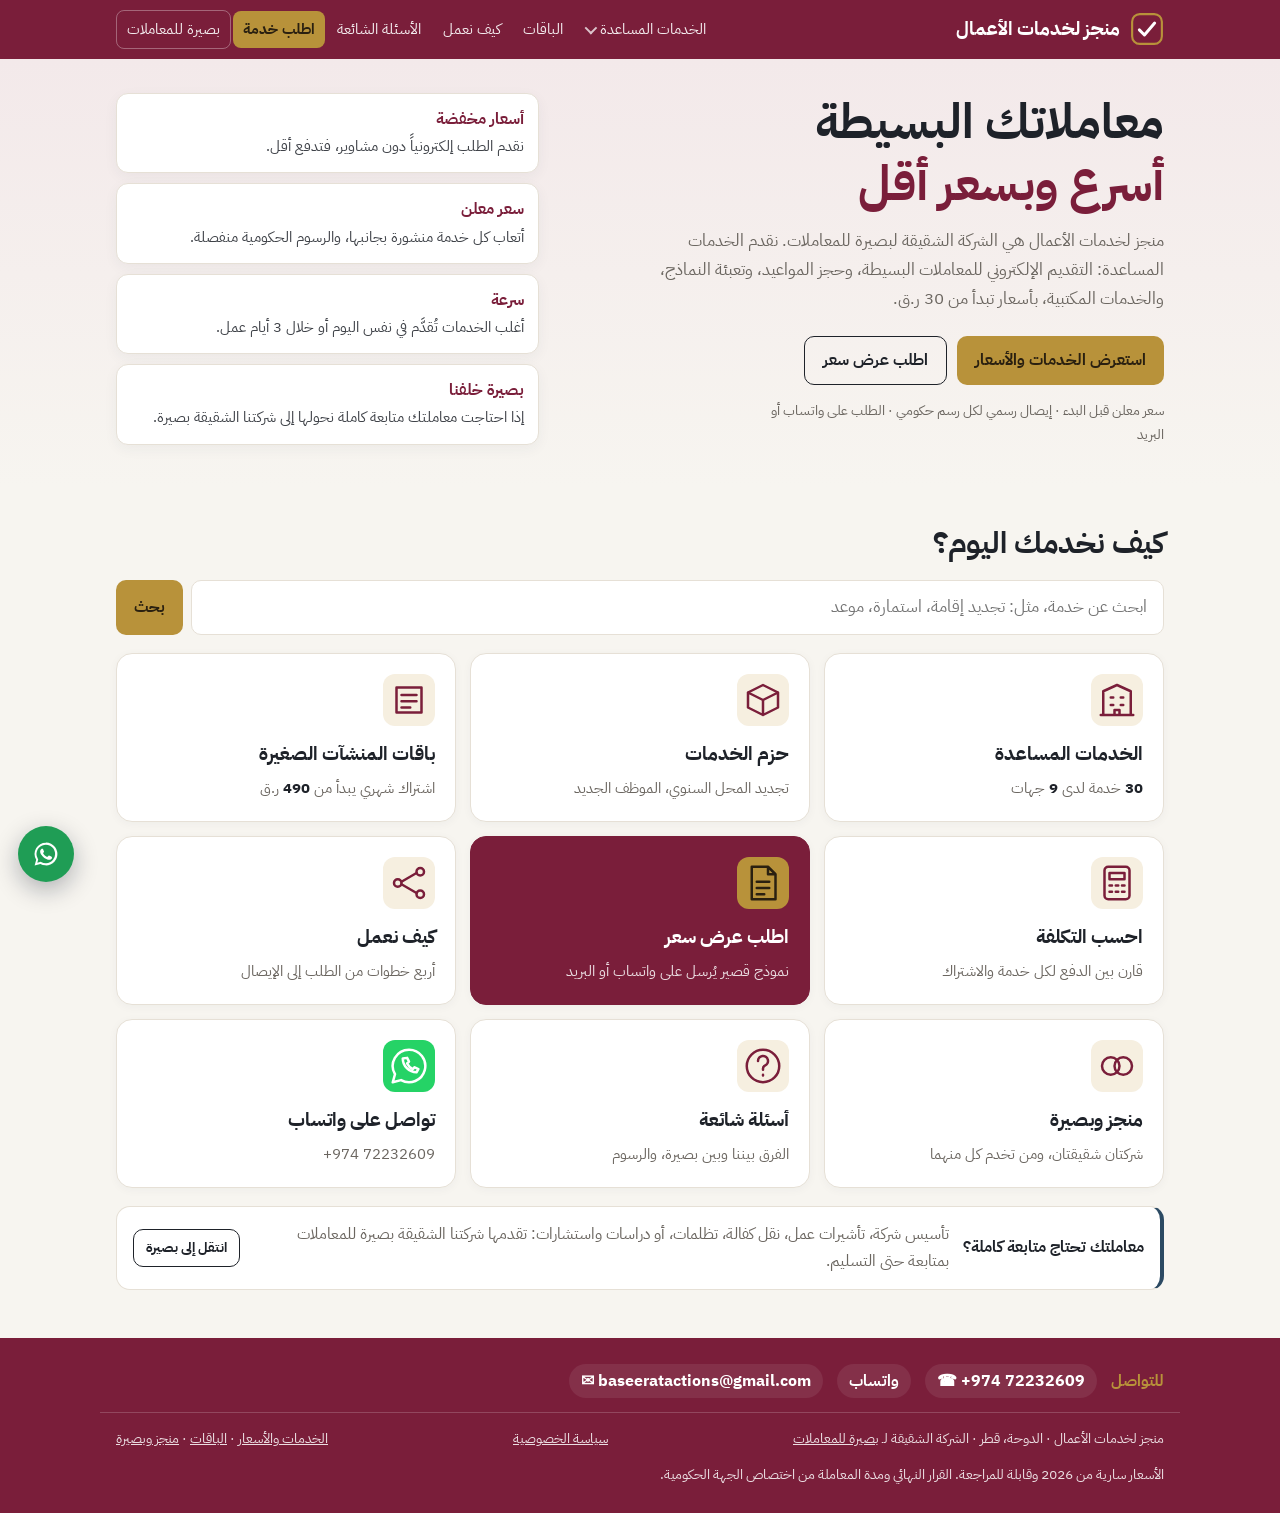
==== index.html @ 53c9749b "موقع منجز لخدمات الأعمال: الخدمات المساعدة والباقات Co-Authored-By: Claude Opus 5.5 (1M context) <no" ====
<!doctype html>
<html lang="ar" dir="rtl">
<head>
<meta charset="utf-8">
<meta name="viewport" content="width=device-width, initial-scale=1, viewport-fit=cover">
<title>منجز لخدمات الأعمال | خدمات حكومية مساعدة بأسعار مخفضة في الدوحة</title>
<meta name="description" content="منجز لخدمات الأعمال، الشركة الشقيقة لبصيرة للمعاملات: تقديم إلكتروني للمعاملات البسيطة وحجز مواعيد وخدمات مكتبية مساعدة بأسعار تبدأ من 30 ر.ق، وباقتان تبدأان من 490 ر.ق شهرياً.">
<meta property="og:title" content="منجز لخدمات الأعمال">
<meta property="og:description" content="من المعاملة إلى الإنجاز. خدمات حكومية مساعدة سريعة وبأسعار مخفضة في الدوحة.">
<meta name="theme-color" content="#7a1e3a">
<link rel="canonical" href="https://baseeratactions.github.io/munjiz/">
<link rel="icon" href="data:image/svg+xml,%3Csvg xmlns='http://www.w3.org/2000/svg' viewBox='0 0 80 80'%3E%3Crect x='4' y='4' width='72' height='72' rx='18' fill='%237a1e3a'/%3E%3Cpath d='M22 42l12 12 24-28' fill='none' stroke='%23b8923a' stroke-width='8' stroke-linecap='round' stroke-linejoin='round'/%3E%3C/svg%3E">
<link rel="preconnect" href="https://fonts.googleapis.com">
<link rel="stylesheet" href="https://fonts.googleapis.com/css2?family=IBM+Plex+Sans+Arabic:wght@400;500;700&display=swap">
<link rel="stylesheet" href="assets/style.css?v=20261015m">
</head>
<body>
<header class="top"><div class="wrap">
  <a class="brand" href="#home"><svg width="34" height="34" viewBox="0 0 80 80" aria-hidden="true"><rect x="5" y="5" width="70" height="70" rx="18" fill="none" stroke="#b8923a" stroke-width="5"/><path d="M22 42l12 12 24-28" fill="none" stroke="currentColor" stroke-width="7" stroke-linecap="round" stroke-linejoin="round"/></svg>منجز لخدمات الأعمال</a>
  <button class="burger" id="burger" type="button" aria-expanded="false" aria-controls="nav" aria-label="القائمة"><span></span><span></span><span></span></button>
  <nav id="nav" aria-label="القائمة الرئيسية"><ul class="menu">
    <li class="dd"><button type="button" class="topbtn" aria-expanded="false">الخدمات المساعدة</button><ul class="drop" id="mGov"></ul></li>
    <li><a href="#packages">الباقات</a></li>
    <li><a href="#how">كيف نعمل</a></li>
    <li><a href="#faq">الأسئلة الشائعة</a></li>
    <li><a href="#request" class="navcta">اطلب خدمة</a></li>
    <li><a href="https://baseeratactions.github.io/basira/" class="lang" title="الشركة الشقيقة">بصيرة للمعاملات</a></li>
  </ul></nav>
</div></header>
<nav class="crumbs" id="crumbs" aria-label="أنت هنا" hidden><div class="wrap"><button type="button" class="back" id="back">رجوع</button><ol id="crumbList"></ol></div></nav>

<section class="hero" id="home"><div class="wrap">
  <div>
    <h1>معاملاتك البسيطة <em>أسرع وبسعر أقل</em></h1>
    <p>منجز لخدمات الأعمال هي الشركة الشقيقة لبصيرة للمعاملات. نقدم الخدمات المساعدة: التقديم الإلكتروني للمعاملات البسيطة، وحجز المواعيد، وتعبئة النماذج، والخدمات المكتبية، بأسعار تبدأ من 30 ر.ق.</p>
    <div class="cta"><a class="btn pri" href="#services">استعرض الخدمات والأسعار</a><a class="btn ghost" href="#request">اطلب عرض سعر</a></div>
    <p class="trust">سعر معلن قبل البدء · إيصال رسمي لكل رسم حكومي · الطلب على واتساب أو البريد</p>
  </div>
  <div class="promises" aria-label="لماذا منجز؟">
    <div class="promise"><b>أسعار مخفضة</b><span>نقدم الطلب إلكترونياً دون مشاوير، فتدفع أقل.</span></div>
    <div class="promise"><b>سعر معلن</b><span>أتعاب كل خدمة منشورة بجانبها، والرسوم الحكومية منفصلة.</span></div>
    <div class="promise"><b>سرعة</b><span>أغلب الخدمات تُقدَّم في نفس اليوم أو خلال 3 أيام عمل.</span></div>
    <div class="promise"><b>بصيرة خلفنا</b><span>إذا احتاجت معاملتك متابعة كاملة نحولها إلى شركتنا الشقيقة بصيرة.</span></div>
  </div>
</div></section>

<section class="tiles-sec" id="tiles"><div class="wrap">
  <h2>كيف نخدمك اليوم؟</h2>
  <form class="hsearch" id="hs" role="search"><input id="hq" class="search" type="search" placeholder="ابحث عن خدمة، مثل: تجديد إقامة، استمارة، موعد" aria-label="ابحث في كل الخدمات"><button class="btn pri" type="submit">بحث</button></form>
  <div class="tiles">
    <a class="tile" href="#services"><svg viewBox="0 0 32 32" aria-hidden="true"><path d="M5 28V9l11-5 11 5v19M3 28h26M11 14h2M19 14h2M11 20h2M19 20h2M14 28v-4h4v4"/></svg><b>الخدمات المساعدة</b><span><i class="num" data-n="gov">30</i> خدمة لدى <i class="num" data-n="ent">9</i> جهات</span></a>
    <a class="tile" href="#ent=PK"><svg viewBox="0 0 32 32" aria-hidden="true"><path d="M4 10 16 4l12 6v12l-12 6-12-6zM4 10l12 6 12-6M16 16v12"/></svg><b>حزم الخدمات</b><span>تجديد المحل السنوي، الموظف الجديد</span></a>
    <a class="tile" href="#packages"><svg viewBox="0 0 32 32" aria-hidden="true"><path d="M6 6h20v20H6zM10 12h12M10 17h12M10 22h7"/></svg><b>باقات المنشآت الصغيرة</b><span>اشتراك شهري يبدأ من <i class="num" data-n="pmin">490</i> ر.ق</span></a>
    <a class="tile" href="#estimate"><svg viewBox="0 0 32 32" aria-hidden="true"><rect x="6" y="3" width="20" height="26" rx="3"/><path d="M10 8h12v5H10zM10 18h2M15 18h2M20 18h2M10 23h2M15 23h2M20 23h2"/></svg><b>احسب التكلفة</b><span>قارن بين الدفع لكل خدمة والاشتراك</span></a>
    <a class="tile hot" href="#request"><svg viewBox="0 0 32 32" aria-hidden="true"><path d="M7 3h13l6 6v20H7zM20 3v6h6M11 15h10M11 20h10M11 25h6"/></svg><b>اطلب عرض سعر</b><span>نموذج قصير يُرسل على واتساب أو البريد</span></a>
    <a class="tile" href="#how"><svg viewBox="0 0 32 32" aria-hidden="true"><circle cx="7" cy="16" r="3"/><circle cx="25" cy="7" r="3"/><circle cx="25" cy="25" r="3"/><path d="M10 15l12-7M10 17l12 7"/></svg><b>كيف نعمل</b><span>أربع خطوات من الطلب إلى الإيصال</span></a>
    <a class="tile" href="#about"><svg viewBox="0 0 32 32" aria-hidden="true"><circle cx="11" cy="16" r="7"/><circle cx="21" cy="16" r="7"/></svg><b>منجز وبصيرة</b><span>شركتان شقيقتان، ومن تخدم كل منهما</span></a>
    <a class="tile" href="#faq"><svg viewBox="0 0 32 32" aria-hidden="true"><circle cx="16" cy="16" r="13"/><path d="M12 12a4 4 0 1 1 5.5 3.7c-1 .5-1.5 1.2-1.5 2.3v1M16 23v.5"/></svg><b>أسئلة شائعة</b><span>الفرق بيننا وبين بصيرة، والرسوم</span></a>
    <a class="tile wa" href="https://wa.me/97472232609" target="_blank" rel="noopener"><svg viewBox="0 0 32 32" aria-hidden="true"><path d="M16 3a13 13 0 0 0-11.2 19.6L3 29l6.6-1.7A13 13 0 1 0 16 3z"/><path d="M11 10c0 6 5 11 11 11l1.5-2.5-3-1.5-1.5 1.5c-2-1-3.5-2.5-4.5-4.5L16 12.5 14.5 9.5z"/></svg><b>تواصل على واتساب</b><span><span dir="ltr">+974 72232609</span></span></a>
  </div>
  <div class="sister"><b>معاملتك تحتاج متابعة كاملة؟</b><span>تأسيس شركة، تأشيرات عمل، نقل كفالة، تظلمات، أو دراسات واستشارات: تقدمها شركتنا الشقيقة بصيرة للمعاملات بمتابعة حتى التسليم.</span><a class="btn sm ghost" href="https://baseeratactions.github.io/basira/">انتقل إلى بصيرة</a></div>
</div></section>

<section class="sec" id="services"><div class="wrap">
  <h2>الخدمات المساعدة</h2>
  <p class="lead">اضغط اسم أي خدمة لترى وصفها والمستندات المطلوبة والمدة التقديرية، وأضف ما تحتاجه إلى حاسبة التكلفة بزر «أضف».</p>
  <div class="costbox"><b>تعرّف على التكلفة قبل أن نبدأ</b>
    <div class="cost3"><div><b>أتعاب منجز</b><span>السعر المعلن بجانب كل خدمة ووحدة تسعيرها، بالريال القطري.</span></div><div><b>الرسوم الحكومية</b><span>منفصلة، وتُدفع كما تحددها الجهة المختصة.</span></div><div><b>إيصال الرسوم</b><span>نسلّمك الإيصال الرسمي لكل رسم ندفعه نيابةً عنك.</span></div></div>
    <a class="btn sm ghost" href="#prices">قائمة الأسعار الكاملة</a></div>
  <div class="tools">
    <input id="q" class="search" type="search" placeholder="ابحث عن خدمة، مثل: إقامة، سجل، مرور" aria-label="ابحث عن خدمة">
    <label class="toggle" style="flex-direction:row"><input id="coreOnly" type="checkbox"> الخدمات المشمولة في الباقات فقط</label>
  </div>
  <div class="chips" id="chips" role="group" aria-label="تصفية حسب الجهة"></div>
  <div id="entTiles" class="gtiles"></div>
  <div id="catalog" class="ent-wrap"></div>
</div></section>

<section class="sec" id="packages"><div class="wrap">
  <h2>باقات المنشآت الصغيرة</h2>
  <p class="lead">للمحلات والمنشآت الصغيرة التي تحتاج معاملات بسيطة كل شهر. اشترك شهرياً أو سنوياً واحصل على عدد ثابت من الخدمات بسعر أقل من السعر المنفرد. للمنشآت الأكبر أو المعاملات التي تحتاج متابعة كاملة، باقات بصيرة تبدأ من 1,500 ر.ق.</p>
  <div class="billing" role="group" aria-label="طريقة الدفع"><button id="bm" aria-pressed="true">دفع شهري</button><button id="by" aria-pressed="false">دفع سنوي (شهران مجاناً)</button></div>
  <div class="plans" id="plans"></div>
  <b class="rhead">شروط مهمة قبل الاشتراك</b>
  <ul class="rules" id="rules">
    <li>كل خدمة معلَّمة «ضمن الباقات» تُحسب خدمة واحدة من رصيد الباقة.</li>
    <li>الخدمات غير المعلَّمة والحزم خارج الرصيد، وتحصل على خصم الباقة.</li>
    <li>الاشتراك السنوي يُدفع مقدماً ويعادل 10 أشهر. الحد الأدنى للاشتراك الشهري 3 أشهر.</li>
    <li>الخدمات غير المستخدمة تُرحَّل شهراً واحداً فقط.</li>
    <li>الرسوم الحكومية منفصلة دائماً وتُدفع بإيصالها الرسمي.</li>
  </ul>
  <div class="ptable"><table><thead><tr><th>الباقة</th><th>عدد الخدمات شهرياً</th><th>قيمتها التقريبية بالسعر المنفرد</th><th>السعر الشهري</th><th>الخصم</th><th>السعر السنوي</th><th>الخصم</th><th>خصم الخدمات الإضافية</th></tr></thead><tbody id="ptbody"></tbody></table></div>
  <div class="contact"><a class="btn pri" href="#request">اطلب عرض سعر</a><a class="btn ghost" href="#estimate">قارن الباقات بخدماتك في الحاسبة</a></div>
</div></section>

<section class="sec alt" id="estimate"><div class="wrap">
  <h2>قارن بين الدفع لكل خدمة والاشتراك</h2>
  <p class="lead">اختر الخدمات التي تحتاجها، وحدد عدد مراتها شهرياً، وسنريك تكلفة الدفع لكل خدمة وعدد الخدمات المحتسبة في الباقة والباقة الأنسب. القائمة تبدأ بمثال لمحل صغير يمكنك تعديله.</p>
  <div class="est">
    <div class="panel"><b>الخدمات المختارة <span class="num" id="cartCount"></span></b><label class="pick">أضف أي خدمة من القائمة<select id="pick" aria-label="أضف خدمة إلى الحاسبة"><option value="">اختر خدمة…</option></select></label><div class="cart" id="cart"></div>
      <div class="contact"><button class="btn sm ghost" id="clear" type="button">إفراغ القائمة</button><button class="btn sm ghost" id="sample" type="button">إعادة المثال</button></div></div>
    <div class="panel" aria-live="polite">
      <div class="sum"><span>الإجمالي الشهري بالسعر المنفرد</span><b class="num" id="tSingle">0</b></div>
      <div class="sum"><span>عدد الخدمات المحتسبة في الباقة</span><b class="num" id="tUnits">0</b></div>
      <div class="sum"><span>خدمات شهرية خارج الباقات</span><b class="num" id="tOut">0</b></div>
      <div class="verdict" id="verdict"></div>
      <a class="mute sm" href="#packages">قواعد احتساب الخدمات في الباقات</a>
      <a class="btn pri" href="#request" id="toReq">اطلب هذه الخدمات</a>
    </div>
  </div>
</div></section>

<section class="sec" id="how"><div class="wrap">
  <h2>أربع خطوات من الطلب إلى الإيصال</h2>
  <div class="steps">
    <div class="step"><b>أرسل طلبك</b><span>اختر الخدمة وأرسل الطلب على واتساب أو البريد.</span></div>
    <div class="step"><b>نؤكد السعر</b><span>نخبرك بالأتعاب والرسوم والمستندات المطلوبة.</span></div>
    <div class="step"><b>نقدّم الطلب</b><span>إلكترونياً بعد موافقتك واستلام المستندات.</span></div>
    <div class="step"><b>نرسل لك النتيجة</b><span>المستند أو الإيصال على واتساب أو البريد.</span></div>
  </div>
  <p class="dnote">قرار الجهة الحكومية ومدتها خارج نطاق ضماننا. منجز تقدم الطلبات إلكترونياً، وما يحتاج مراجعة أو متابعة ميدانية نحوّله إلى بصيرة للمعاملات بعد موافقتك.</p>
</div></section>

<section class="sec alt" id="request"><div class="wrap">
  <h2>اطلب عرض سعر</h2>
  <p class="lead">اكتب بياناتك واختر الخدمات، ثم أرسل الطلب على واتساب أو البريد بضغطة واحدة. نراجع الملف ونرسل لك عرض سعر مكتوباً. لا ترسل أي مستندات الآن.</p>
  <form id="f" novalidate>
    <label>الاسم أو اسم المنشأة<input id="fName" required autocomplete="name"><span class="err" id="eName"></span></label>
    <label>رقم الجوال<input id="fPhone" inputmode="tel" required placeholder="مثال: 5XXXXXXX"><span class="err" id="ePhone"></span></label>
    <label>البريد الإلكتروني (اختياري، لنرسل لك التأكيد)<input id="fMail" type="email" inputmode="email" autocomplete="email" placeholder="name@example.com" dir="ltr"><span class="err" id="eMail"></span></label>
    <label>وسيلة التواصل المفضلة<select id="fVia"><option>واتساب</option><option>اتصال هاتفي</option><option>البريد الإلكتروني</option></select></label>
    <label>نوع العميل<select id="fType"><option value="ind">فرد</option><option value="org">منشأة</option></select></label>
    <label>الباقة<select id="fPlan"><option value="">بدون باقة (دفع لكل خدمة)</option><option value="منجز بداية">منجز بداية</option><option value="منجز متابعة">منجز متابعة</option></select></label>
    <label>اختر الخدمات المطلوبة<select id="fPick" aria-label="اختر خدمة لإضافتها إلى الطلب"><option value="">اختر خدمة لإضافتها…</option></select></label>
    <label class="full">الخدمة المطلوبة ووصف مختصر لاحتياجك<textarea id="fSvc" placeholder="اختر من القائمة أعلاه أو من حاسبة التكلفة، ويمكنك الكتابة"></textarea><span class="err" id="eSvc"></span></label>
    <input id="fHp" class="hp" tabindex="-1" autocomplete="off" aria-hidden="true">
    <label class="full agree"><input type="checkbox" id="fOk"> أوافق على <a href="privacy.html">سياسة الخصوصية</a> واستخدام بياناتي للتواصل معي بشأن هذا الطلب.<span class="err" id="eOk"></span></label>
    <div class="full contact"><button class="btn pri" type="submit">جهّز رسالة الطلب</button><a class="btn ghost" href="https://wa.me/97472232609" target="_blank" rel="noopener">أو اطلب مباشرة عبر واتساب</a></div>
  </form>
  <div id="outWrap" hidden class="panel"><div id="sendState" hidden class="verdict"></div><b id="outTitle">رسالة طلبك</b><div class="out" id="out"></div>
    <div class="contact" id="outMsg"><a class="btn sm pri" id="sendWa" href="https://wa.me/97472232609" target="_blank" rel="noopener">إرسال على واتساب</a><a class="btn sm pri" id="sendMail" href="mailto:baseeratactions@gmail.com">إرسال بالبريد</a><button class="btn sm ghost" id="copyMsg" type="button">نسخ الرسالة</button><span>أو أرسلها يدوياً إلى</span><span class="phone">+974 72232609</span></div></div>
  <div class="contact"><span>للتواصل المباشر:</span><span class="phone" id="ph">+974 72232609</span><button class="btn sm ghost" id="copyPh" type="button">نسخ الرقم</button><a class="btn sm ghost" href="https://wa.me/97472232609" target="_blank" rel="noopener">فتح واتساب</a><span>أو البريد</span><a href="mailto:baseeratactions@gmail.com" dir="ltr">baseeratactions@gmail.com</a></div>
</div></section>

<section class="sec alt" id="about"><div class="wrap">
  <h2>منجز وبصيرة: شركتان شقيقتان</h2>
  <p class="lead">منجز لخدمات الأعمال وبصيرة للمعاملات تعملان معاً في الدوحة. منجز للمعاملات البسيطة والخدمات المساعدة بسعر أقل، وبصيرة للمعاملات التي تحتاج متابعة كاملة والتأسيس والاستشارات.</p>
  <div class="split">
    <div><h3>منجز لخدمات الأعمال</h3><ul><li>تقديم إلكتروني للتجديدات والطلبات البسيطة</li><li>حجز المواعيد وتعبئة النماذج</li><li>إنشاء الحسابات في البوابات الحكومية</li><li>ملف رقمي للمستندات وتذكير بالتجديد</li><li>باقات من 490 ر.ق شهرياً للمحلات الصغيرة</li></ul></div>
    <div><h3>بصيرة للمعاملات</h3><ul><li>متابعة كاملة حتى التسليم ومراجعة الجهات</li><li>تأسيس المؤسسات والشركات</li><li>تأشيرات العمل ونقل الكفالة والتظلمات</li><li>الدراسات والاستشارات</li><li>باقات للشركات من 1,500 ر.ق شهرياً</li></ul><a class="btn sm ghost" href="https://baseeratactions.github.io/basira/">زيارة موقع بصيرة</a></div>
  </div>
  <div class="facts2">
    <div><b>المقر</b><span>الدوحة، قطر</span></div>
    <div><b>الشركة الشقيقة</b><span><a href="https://baseeratactions.github.io/basira/">بصيرة للمعاملات ذ.م.م</a></span></div>
    <div><b>الهاتف وواتساب</b><span><a href="tel:+97472232609" dir="ltr">+974 72232609</a></span></div>
    <div><b>البريد الإلكتروني</b><span><a href="mailto:baseeratactions@gmail.com" dir="ltr">baseeratactions@gmail.com</a></span></div>
    <div><b>الخصوصية</b><span><a href="privacy.html">سياسة الخصوصية</a></span></div>
  </div>
</div></section>

<section class="sec" id="faq"><div class="wrap">
  <h2>أسئلة شائعة</h2>
  <div class="faq">
    <details><summary>ما الفرق بين منجز وبصيرة؟</summary><p>منجز تقدم المعاملات البسيطة إلكترونياً والخدمات المساعدة بسعر أقل. بصيرة تتابع المعاملة كاملة حتى التسليم، وتراجع الجهات، وتتولى التأسيس والمعاملات المعقدة والاستشارات. إذا احتاجت معاملتك متابعة كاملة نحولها إلى بصيرة بعد موافقتك.</p></details>
    <details><summary>لماذا أسعار منجز أقل؟</summary><p>لأننا نقدم الطلب إلكترونياً دون مراجعة شخصية أو مشاوير، وتحضر أنت الفحص أو البصمة إن طلبتها الجهة. هذا يقلل التكلفة عليك.</p></details>
    <details><summary>هل السعر يشمل الرسوم الحكومية؟</summary><p>لا. السعر أتعاب منجز فقط. الرسوم الحكومية تُدفع كما هي ونرسل لك الإيصال الرسمي.</p></details>
    <details><summary>ماذا يعني «ضمن الباقات»؟</summary><p>الخدمات المعلَّمة بهذه الكلمة تُخصم من رصيد الباقة الشهري، وكل منها يُحسب خدمة واحدة. باقي الخدمات والحزم تُدفع منفصلة مع خصم الباقة.</p></details>
    <details><summary>كيف أطلب عرض سعر؟</summary><p>املأ نموذج الطلب واضغط «إرسال على واتساب» أو «إرسال بالبريد». نرد عليك بالسعر والمستندات المطلوبة قبل البدء.</p></details>
    <details><summary>هل تضمنون الموافقة أو المدة؟</summary><p>قرار الجهة الحكومية ومدتها خارج نطاق ضماننا. نضمن تقديم الطلب بدقة وإبلاغك بالنتيجة.</p></details>
    <details><summary>كيف أدفع؟</summary><p>الخدمات المنفردة عند الاتفاق قبل التقديم، والاشتراكات مقدماً.</p></details>
  </div>
</div></section>

<footer><div class="wrap fc"><b>للتواصل</b><a href="tel:+97472232609" dir="ltr">☎ +974 72232609</a><a href="https://wa.me/97472232609" target="_blank" rel="noopener">واتساب</a><a href="mailto:baseeratactions@gmail.com" dir="ltr">✉ baseeratactions@gmail.com</a></div><div class="wrap"><span>منجز لخدمات الأعمال · الدوحة، قطر · الشركة الشقيقة لـ <a href="https://baseeratactions.github.io/basira/">بصيرة للمعاملات</a></span><span><a href="privacy.html">سياسة الخصوصية</a></span><span><a href="#prices">الخدمات والأسعار</a> · <a href="#packages">الباقات</a> · <a href="#about">منجز وبصيرة</a></span><span>الأسعار سارية من 2026 وقابلة للمراجعة. القرار النهائي ومدة المعاملة من اختصاص الجهة الحكومية.</span></div></footer>

<dialog id="dlg" aria-labelledby="dlgT"><div class="dlg">
  <button class="x dx" id="dlgX" type="button" aria-label="إغلاق">×</button>
  <div id="dlgBody"></div>
  <div class="contact"><button class="btn sm pri" id="dlgReq" type="button">اطلب هذه الخدمة</button><button class="btn sm ghost" id="dlgAdd" type="button">أضف إلى الحاسبة</button></div>
</div></dialog>
<a class="wa-fab" id="waFab" href="https://wa.me/97472232609" target="_blank" rel="noopener" aria-label="تواصل معنا على واتساب" title="تواصل معنا على واتساب"><svg width="28" height="28" viewBox="0 0 32 32" aria-hidden="true"><path fill="currentColor" d="M16 3a13 13 0 0 0-11.2 19.6L3 29l6.6-1.7A13 13 0 1 0 16 3zm0 23.6c-2 0-3.9-.5-5.6-1.5l-.4-.2-3.9 1 1-3.8-.3-.4A10.6 10.6 0 1 1 16 26.6zm5.8-7.9c-.3-.2-1.9-.9-2.2-1-.3-.1-.5-.2-.7.2-.2.3-.8 1-1 1.2-.2.2-.4.2-.7.1-.3-.2-1.4-.5-2.6-1.6-1-.9-1.6-1.9-1.8-2.2-.2-.3 0-.5.1-.7l.5-.6c.2-.2.2-.3.3-.5.1-.2 0-.4 0-.6l-1-2.4c-.3-.6-.5-.5-.7-.5h-.6c-.2 0-.6.1-.9.4-.3.3-1.2 1.1-1.2 2.8s1.2 3.2 1.4 3.5c.2.2 2.4 3.6 5.7 5 .8.4 1.4.6 1.9.7.8.3 1.5.2 2.1.1.6-.1 1.9-.8 2.2-1.5.3-.7.3-1.4.2-1.5-.1-.1-.3-.2-.6-.4z"/></svg></a>
<div class="toast" id="toast" hidden></div>
<script>window.MUNJIZ_CONFIG={API:"",WHATSAPP:"97472232609",EMAIL:"baseeratactions@gmail.com"};</script>
<script src="assets/data.js?v=20261015m"></script>
<script src="assets/details.js?v=20261015m"></script>
<script src="assets/app.js?v=20261015m"></script>
</body>
</html>
---- assets/style.css ----
html,body{margin:0}

/* Layout: maroon header band with the Munjiz check mark, then a working catalog: filter chips + searchable service list, packages with monthly/annual switch, cost estimator, request form */
:root{
  --bg:#f7f5f0;--surface:#ffffff;--ink:#1e2229;--mute:#6b6660;--line:#e6e0d6;
  --navy:#7a1e3a;--navy-ink:#ffffff;--amber:#b8923a;--amber-soft:#f6efe0;--amber-ink:#2a2010;
  --ok:#3a7d6a;--ok-soft:#e8f3ef;--chip:#f1ece3;
  --hero-bg:linear-gradient(180deg,#f3e9ea 0%,#f7f5f0 100%);--hero-ink:#1e2229;--hero-em:#7a1e3a;--hero-card:#ffffff;
  --gold-1:#fbf5ea;--gold-2:#efdfbd;--gold-line:#b8923a;--gold-ink:#3b2a05;
  --display:'IBM Plex Sans Arabic','Segoe UI',Tahoma,sans-serif;
  --body:'IBM Plex Sans Arabic','Segoe UI',Tahoma,sans-serif;
  --mono:ui-monospace,'SF Mono',Menlo,Consolas,monospace;
}
@media (prefers-color-scheme: dark){:root:not([data-theme="light"]){
  --bg:#16171b;--surface:#1f2127;--ink:#ece8e1;--mute:#a49d93;--line:#33353d;
  --navy:#4a1324;--navy-ink:#f7f2ee;--amber:#d4b26a;--amber-soft:#2e2717;--amber-ink:#1a1a14;
  --hero-bg:linear-gradient(180deg,#2a1a20 0%,#16171b 100%);--hero-ink:#ece8e1;--hero-em:#e3a3b6;--hero-card:#1f2127;
  --ok:#5fcf9e;--ok-soft:#12302a;--chip:#2a2c33;--gold-1:#4a3a14;--gold-2:#7a6020;--gold-line:#d4b26a;--gold-ink:#fff6dd;color-scheme:dark}}
:root[data-theme="dark"]{
  --bg:#16171b;--surface:#1f2127;--ink:#ece8e1;--mute:#a49d93;--line:#33353d;
  --navy:#4a1324;--navy-ink:#f7f2ee;--amber:#d4b26a;--amber-soft:#2e2717;--amber-ink:#1a1a14;
  --hero-bg:linear-gradient(180deg,#2a1a20 0%,#16171b 100%);--hero-ink:#ece8e1;--hero-em:#e3a3b6;--hero-card:#1f2127;
  --ok:#5fcf9e;--ok-soft:#12302a;--chip:#2a2c33;--gold-1:#4a3a14;--gold-2:#7a6020;--gold-line:#d4b26a;--gold-ink:#fff6dd;color-scheme:dark}
*{box-sizing:border-box}
[hidden]{display:none!important}
html{scroll-behavior:smooth}
@media (prefers-reduced-motion: reduce){html{scroll-behavior:auto}*{transition:none!important}}
body{background:var(--bg);color:var(--ink);font-family:var(--body);font-size:16px;line-height:1.7;direction:rtl}
.wrap{max-width:1080px;margin:0 auto;padding-inline:16px}
h1,h2,h3{font-family:var(--display);text-wrap:balance;line-height:1.3;margin:0}
h2{font-size:clamp(22px,3.2vw,30px);color:var(--ink)}
.sec{padding-block:48px}
.sec>.wrap{display:flex;flex-direction:column;gap:20px}
.lead{color:var(--mute);max-width:64ch;margin:0}
.num,.price{font-variant-numeric:tabular-nums}
a{color:inherit}
:focus-visible{outline:3px solid var(--amber);outline-offset:2px;border-radius:6px}
/* nav */
.top{position:sticky;top:env(safe-area-inset-top,0px);z-index:5;background:var(--navy);color:var(--navy-ink)}
.top .wrap{display:flex;align-items:center;gap:16px;padding-block:10px;flex-wrap:wrap}
.brand{display:flex;align-items:center;gap:10px;font-family:var(--display);font-weight:700;font-size:19px;text-decoration:none}
.top nav{margin-inline-start:auto}
.menu,.drop,.flyout{list-style:none;margin:0;padding:0}
.menu{display:flex;gap:2px;flex-wrap:wrap;align-items:center}
.menu>li{position:relative}
.menu>li>a,.topbtn{font:inherit;color:inherit;background:transparent;border:0;text-decoration:none;padding:6px 10px;border-radius:8px;font-size:14.5px;opacity:.92;cursor:pointer;display:inline-flex;align-items:center;gap:6px}
.menu>li>a:hover,.topbtn:hover,.topbtn[aria-expanded="true"]{background:rgba(255,255,255,.12);opacity:1}
.topbtn::after,.subbtn::after{content:"";width:7px;height:7px;border:solid currentColor;border-width:0 2px 2px 0;transform:rotate(45deg) translateY(-2px);opacity:.8;flex:none}
.menu .lang{border:1px solid rgba(255,255,255,.35)}
.drop{display:none;position:absolute;top:calc(100% + 6px);inset-inline-start:0;min-width:300px;background:var(--surface);color:var(--ink);border:1px solid var(--line);border-radius:12px;box-shadow:0 14px 40px rgba(10,20,40,.22);padding:6px;z-index:20}
.topbtn[aria-expanded="true"]+.drop{display:block}
.sub{position:relative}
.subbtn{font:inherit;width:100%;display:flex;align-items:center;gap:8px;background:transparent;border:0;color:inherit;padding:8px 10px;border-radius:8px;cursor:pointer;text-align:start;font-size:14.5px}
.subbtn>span:first-child{flex:1}
.subbtn:hover,.subbtn[aria-expanded="true"]{background:var(--chip)}
.subbtn::after{transform:rotate(135deg)}
.subbtn[aria-expanded="true"]::after{transform:rotate(45deg) translateY(-2px)}
.cnt{font-size:12px;color:var(--mute);background:var(--chip);border-radius:999px;padding:0 7px}
.flyout{display:none;position:absolute;top:-6px;inset-inline-start:calc(100% + 4px);width:min(380px,70vw);max-height:min(70vh,520px);overflow:auto;background:var(--surface);border:1px solid var(--line);border-radius:12px;box-shadow:0 14px 40px rgba(10,20,40,.22);padding:6px}
.subbtn[aria-expanded="true"]+.flyout{display:block}
.flyout a{display:flex;justify-content:space-between;gap:10px;text-decoration:none;padding:6px 10px;border-radius:8px;font-size:14px}
.flyout a:hover{background:var(--chip)}
.flyout a .num{color:var(--mute);white-space:nowrap}
.flyout .allx a{font-weight:700;color:var(--ok)}
.burger{display:none;margin-inline-start:auto;background:transparent;border:1px solid rgba(255,255,255,.35);border-radius:8px;padding:8px;cursor:pointer;flex-direction:column;gap:4px}
.burger span{display:block;width:20px;height:2px;background:var(--navy-ink)}
@media (max-width:980px){
  .burger{display:flex}
  .top nav{display:none;width:100%;margin:0}
  body.menu-open .top nav{display:block;max-height:calc(100vh - 70px);overflow:auto;padding-bottom:10px}
  .menu{flex-direction:column;align-items:stretch}
  .menu>li>a,.topbtn{width:100%;justify-content:space-between;padding:10px}
  .drop,.flyout{position:static;min-width:0;width:auto;box-shadow:none;max-height:none}
  .drop{margin:4px 0}
  .flyout{margin:2px 8px 6px;border:0;border-inline-start:2px solid var(--amber);border-radius:0;padding:2px 4px}
}
/* hero */
.hero{background:var(--navy);color:var(--navy-ink);padding-block:36px 56px}
.hero .wrap{display:grid;grid-template-columns:1.4fr 1fr;gap:32px;align-items:center}
.hero h1{font-size:clamp(30px,5vw,48px)}
.hero h1 em{font-style:normal;color:var(--amber)}
.hero p{opacity:.85;max-width:52ch;margin:12px 0 22px;font-size:17px}
.cta{display:flex;gap:10px;flex-wrap:wrap}
.btn{font:inherit;font-weight:700;border:0;border-radius:10px;padding:10px 18px;cursor:pointer;text-decoration:none;display:inline-flex;align-items:center;gap:8px}
.btn.pri{background:var(--amber);color:var(--amber-ink)}
.btn.ghost{background:transparent;color:inherit;border:1.5px solid currentColor}
.btn.sm{padding:6px 12px;font-size:14px}
.promises{display:flex;flex-direction:column;gap:10px}
.promise{border:1px solid rgba(255,255,255,.18);border-radius:12px;padding:12px 14px}
.promise b{display:block;color:var(--amber);font-family:var(--display)}
.promise span{opacity:.85;font-size:14.5px}
.facts{display:flex;gap:22px;flex-wrap:wrap;margin-top:24px;font-size:14px;opacity:.9}
.facts b{display:block;font-size:22px;font-family:var(--display);color:var(--amber)}
/* catalog */
.tools{display:flex;gap:10px;flex-wrap:wrap;align-items:center}
.search{flex:1 1 260px;min-width:0;font:inherit;padding:10px 14px;border:1.5px solid var(--line);border-radius:10px;background:var(--surface);color:var(--ink)}
.chips{display:flex;gap:6px;flex-wrap:wrap}
.chip{font:inherit;font-size:14px;border:1px solid var(--line);background:var(--surface);color:var(--ink);border-radius:999px;padding:4px 12px;cursor:pointer}
.chip[aria-pressed="true"]{background:var(--navy);color:var(--navy-ink);border-color:var(--navy)}
.toggle{display:flex;align-items:center;gap:6px;font-size:14px;color:var(--mute)}
.ent{display:flex;flex-direction:column;gap:8px}
.ent h3{font-size:18px;display:flex;align-items:center;gap:10px}
.code{font-family:var(--mono);font-size:12px;background:var(--chip);color:var(--ink);border-radius:6px;padding:1px 7px;direction:ltr;white-space:nowrap}
.list{background:var(--surface);border:1px solid var(--line);border-radius:14px;overflow:hidden}
.svc{display:grid;grid-template-columns:76px 1fr auto auto;gap:12px;align-items:center;padding:12px 14px;border-top:1px solid var(--line)}
.svc:first-child{border-top:0}
.svc .t{min-width:0}
.svc .t b{display:block}
.svc .t small{color:var(--mute);display:block;font-size:14px}
.tag{font-size:12px;font-weight:700;background:var(--ok-soft);color:var(--ok);border-radius:6px;padding:0 6px;white-space:nowrap;margin-inline-start:6px}
.svc .price{font-weight:700;font-family:var(--display);white-space:nowrap}
.svc .price small{font-family:var(--body);font-weight:400;color:var(--mute);font-size:12px}
.add{font:inherit;font-size:14px;border:1.5px solid var(--navy);color:var(--ink);background:transparent;border-radius:8px;padding:3px 10px;cursor:pointer;white-space:nowrap}
:root:not([data-theme="light"]) .add{border-color:var(--line)}
.add[aria-pressed="true"]{background:var(--amber);border-color:var(--amber);color:var(--amber-ink)}
.empty{padding:24px;text-align:center;color:var(--mute)}
/* packages */
.billing{display:inline-flex;background:var(--chip);border-radius:999px;padding:4px;gap:4px}
.billing button{font:inherit;font-size:14px;border:0;background:transparent;color:var(--ink);padding:6px 14px;border-radius:999px;cursor:pointer}
.billing button[aria-pressed="true"]{background:var(--navy);color:var(--navy-ink)}
.plans{display:grid;grid-template-columns:repeat(4,minmax(0,1fr));gap:14px}
.plan.gold{background:linear-gradient(160deg,var(--gold-1),var(--gold-2));color:var(--gold-ink);border:2px solid var(--gold-line)}
.plan.gold .who,.plan.gold .amt small{color:var(--gold-ink);opacity:.75}
.plan.gold .save{color:var(--gold-ink)}
.plan.gold .badge{background:var(--navy);color:var(--navy-ink)}
.plan.gold .btn.pri{background:var(--navy);color:var(--navy-ink)}
.plan.elite{background:var(--navy);color:var(--navy-ink);border-color:var(--navy)}
.plan.elite .who,.plan.elite .amt small{color:var(--navy-ink);opacity:.8}
.plan.elite .save{color:var(--amber)}
.badge{align-self:flex-start;background:var(--amber);color:var(--amber-ink);font-size:12px;font-weight:700;border-radius:999px;padding:1px 10px}
.plan{background:var(--surface);border:1px solid var(--line);border-radius:16px;padding:22px;display:flex;flex-direction:column;gap:10px}
.plan.feat{border:2px solid var(--amber)}
.plan h3{font-size:22px}
.plan .who{color:var(--mute);font-size:14px}
.plan .amt{font-family:var(--display);font-size:40px;font-weight:700;line-height:1}
.plan .amt small{font-size:15px;font-family:var(--body);font-weight:500;color:var(--mute)}
.plan .save{font-size:14px;color:var(--ok);font-weight:700;min-height:1.7em}
.plan ul{margin:0;padding-inline-start:20px;display:flex;flex-direction:column;gap:4px}
.ptable{overflow-x:auto;background:var(--surface);border:1px solid var(--line);border-radius:14px}
table{width:100%;border-collapse:collapse;font-size:14.5px;min-width:620px}
th,td{padding:9px 12px;text-align:right;border-top:1px solid var(--line)}
th{background:var(--chip);border-top:0;font-weight:700}
.rules{margin:0;padding-inline-start:20px;color:var(--mute);font-size:15px;display:flex;flex-direction:column;gap:4px}
/* estimator */
.est{display:grid;grid-template-columns:1.3fr 1fr;gap:16px;align-items:start}
.panel{background:var(--surface);border:1px solid var(--line);border-radius:16px;padding:18px;display:flex;flex-direction:column;gap:10px;min-width:0}
.cart{display:flex;flex-direction:column;gap:6px;max-height:340px;overflow:auto}
.pick{margin:8px 0 10px}.pick select{width:100%}
.ci .ent-n{display:block;color:var(--mute);font-size:12.5px}
.ci{display:grid;grid-template-columns:1fr auto auto auto;gap:8px;align-items:center;font-size:14.5px;border-bottom:1px dashed var(--line);padding-bottom:6px}
.ci input{width:54px;font:inherit;padding:2px 6px;border:1px solid var(--line);border-radius:6px;background:var(--bg);color:var(--ink);text-align:center}
.x{border:0;background:transparent;color:var(--mute);cursor:pointer;font-size:18px;line-height:1}
.sum{display:flex;justify-content:space-between;gap:8px}
.sum b{font-family:var(--display)}
.verdict{background:var(--amber-soft);border-radius:12px;padding:12px 14px;font-size:15px}
/* steps */
.steps{display:grid;grid-template-columns:repeat(6,minmax(0,1fr));gap:10px;counter-reset:s}
.step{background:var(--surface);border:1px solid var(--line);border-radius:14px;padding:14px;counter-increment:s}
.step::before{content:counter(s);font-family:var(--display);font-weight:700;font-size:26px;color:var(--amber);display:block;line-height:1}
.step b{display:block;margin-top:6px}
.step span{color:var(--mute);font-size:14px}
/* form */
form{display:grid;grid-template-columns:1fr 1fr;gap:12px}
label{display:flex;flex-direction:column;gap:4px;font-size:14.5px;font-weight:500;min-width:0}
input,select,textarea{font:inherit;padding:9px 12px;border:1.5px solid var(--line);border-radius:10px;background:var(--surface);color:var(--ink);min-width:0;max-width:100%}
textarea{min-height:96px;resize:vertical}
.full{grid-column:1/-1}
.err{color:#c0392b;font-size:13px;min-height:1em}
:root[data-theme="dark"] .err{color:#ff8a7a}
@media (prefers-color-scheme: dark){:root:not([data-theme="light"]) .err{color:#ff8a7a}}
.out{white-space:pre-wrap;background:var(--chip);border-radius:12px;padding:14px;font-size:14.5px}
.contact{display:flex;gap:10px;flex-wrap:wrap;align-items:center}
.phone{font-family:var(--display);font-size:22px;direction:ltr;user-select:all}
details{background:var(--surface);border:1px solid var(--line);border-radius:12px;padding:12px 16px}
details summary{cursor:pointer;font-weight:700}
details p{margin:8px 0 0;color:var(--mute)}
.faq{display:flex;flex-direction:column;gap:8px}
footer{background:var(--navy);color:var(--navy-ink);padding-block:26px;font-size:14px}
footer .wrap{display:flex;justify-content:space-between;gap:12px;flex-wrap:wrap;opacity:.85}
.toast{position:fixed;bottom:calc(16px + env(safe-area-inset-bottom,0px));left:50%;transform:translateX(-50%);background:var(--ink);color:var(--bg);padding:8px 16px;border-radius:10px;font-size:14px;z-index:9}
.alt{background:var(--surface);border-block:1px solid var(--line)}
@media (max-width:1000px){.plans{grid-template-columns:repeat(2,minmax(0,1fr))}}
@media (max-width:860px){.hero .wrap,.est{grid-template-columns:1fr}.steps{grid-template-columns:repeat(2,minmax(0,1fr))}}
@media (max-width:620px){.plans,form{grid-template-columns:minmax(0,1fr)}.svc{grid-template-columns:1fr auto;}.svc .code{grid-column:1/-1;justify-self:start}}
.plan>.btn{margin-top:auto}

.ent-wrap{display:flex;flex-direction:column;gap:22px}
.lead.sm{font-size:14.5px}
.dlink{text-decoration:none;border-bottom:1px dashed var(--mute)}
.dlink:hover{color:var(--ok);border-color:var(--ok)}
.hp{position:absolute;width:1px;height:1px;opacity:0;overflow:hidden;clip-path:inset(50%);pointer-events:none}
.verdict.ok{background:var(--ok-soft);color:var(--ink)}
.mute{color:var(--mute)}.sm{font-size:14px}
footer a{color:inherit}
/* service details dialog */
dialog{border:0;padding:0;border-radius:18px;max-width:min(640px,calc(100vw - 32px));width:100%;background:var(--surface);color:var(--ink);box-shadow:0 30px 80px rgba(0,0,0,.35)}
dialog::backdrop{background:rgba(8,16,32,.55)}
.dlg{padding:22px;display:flex;flex-direction:column;gap:6px;max-height:85vh;overflow:auto;position:relative}
.dlg h3{font-size:22px;padding-inline-end:30px}
.dlg h4{margin:12px 0 2px;font-family:var(--display);font-size:15.5px;color:var(--mute)}
.dlg p{margin:0}.dlg ol,.dlg ul{margin:0;padding-inline-start:22px}
.dhead{display:flex;gap:8px;align-items:center;color:var(--mute);font-size:13.5px}
.dprice{font-size:16px;display:flex;gap:8px;align-items:baseline;flex-wrap:wrap}
.dprice .price{font-family:var(--display);font-weight:700;font-size:20px}
.dprice .price small{font-size:12px;color:var(--mute);font-weight:400}
.dnote{background:var(--amber-soft);border-radius:10px;padding:10px 12px;margin-top:10px!important;font-size:14.5px}
.dx{position:absolute;top:14px;inset-inline-end:14px;font-size:26px}
.dlg .contact{margin-top:14px}
html[dir="ltr"] body{direction:ltr}
html[dir="ltr"] th,html[dir="ltr"] td{text-align:left}

/* floating WhatsApp button; sits above the phone's home bar */
.wa-fab{position:fixed;z-index:8;bottom:calc(18px + env(safe-area-inset-bottom,0px));inset-inline-end:calc(18px + env(safe-area-inset-left,0px));width:56px;height:56px;border-radius:50%;background:#1f9d55;color:#fff;display:grid;place-items:center;box-shadow:0 8px 24px rgba(10,20,40,.3);text-decoration:none}
.wa-fab:hover{background:#178a49}
/* privacy page */
.plainnav{display:flex;gap:8px;margin-inline-start:auto;flex-wrap:wrap}
.plainnav a{text-decoration:none;padding:6px 10px;border-radius:8px;font-size:14.5px}
.plainnav .lang{border:1px solid rgba(255,255,255,.35)}
.doc{max-width:760px}.doc h1{font-size:clamp(26px,4vw,34px)}.doc h2{font-size:20px;margin-top:10px}
.doc ul{margin:0;padding-inline-start:22px;display:flex;flex-direction:column;gap:4px}.doc p{margin:0}

/* contact strip above the header */
.cbar{background:var(--amber);color:var(--amber-ink);font-size:14px}
.cbar .wrap{display:flex;flex-wrap:wrap;gap:4px 16px;align-items:center;padding-block:5px}
.cbar a{font-weight:700;text-decoration:none;overflow-wrap:anywhere}
.cbar a:hover{text-decoration:underline}
/* landing: main cards on the home view, one section per view, breadcrumbs to find the way back */
.hero .facts{display:none}
.hero{padding-block:32px 40px}
.tiles-sec{padding-block:36px 48px}
.tiles-sec>.wrap{display:flex;flex-direction:column;gap:18px}
.hsearch{display:flex;gap:8px;flex-wrap:wrap}
.hsearch .search{font-size:17px;padding:12px 16px}
.tiles{display:grid;grid-template-columns:repeat(3,1fr);gap:14px}
@media (max-width:860px){.tiles{grid-template-columns:1fr 1fr}}
.tile{display:flex;flex-direction:column;gap:6px;padding:20px;background:var(--surface);border:1px solid var(--line);border-radius:16px;text-decoration:none;color:var(--ink);transition:transform .15s,box-shadow .15s,border-color .15s}
.tile:hover{transform:translateY(-2px);box-shadow:0 10px 26px rgba(10,20,40,.12);border-color:var(--amber)}
.tile svg{width:40px;height:40px;fill:none;stroke:var(--navy);stroke-width:2;stroke-linecap:round;stroke-linejoin:round;background:var(--amber-soft);border-radius:12px;padding:6px;box-sizing:content-box}
.tile b{font-family:var(--display);font-size:19px;margin-top:6px}
.tile span{color:var(--mute);font-size:14.5px}
.tile i{font-style:normal;font-weight:700;color:var(--ink)}
.tile.hot{background:var(--navy);color:var(--navy-ink);border-color:var(--navy)}
.tile.hot span{color:var(--navy-ink);opacity:.85}
.tile.hot svg{stroke:var(--amber-ink);background:var(--amber)}
.tile.wa svg{stroke:#fff;background:#25d366}
@media (prefers-color-scheme: dark){:root:not([data-theme="light"]) .tile svg{stroke:var(--amber)}:root:not([data-theme="light"]) .tile.hot svg{stroke:var(--amber-ink)}:root:not([data-theme="light"]) .tile.wa svg{stroke:#fff}}
.crumbs{background:var(--surface);border-bottom:1px solid var(--line);position:sticky;top:var(--hh,58px);z-index:4}
.crumbs .wrap{display:flex;align-items:center;gap:12px;padding-block:8px;font-size:14.5px}
.crumbs ol{list-style:none;margin:0;padding:0;display:flex;flex-wrap:wrap;gap:4px;align-items:center}
.crumbs li+li::before{content:"›";margin-inline-end:4px;color:var(--mute)}
[dir="rtl"] .crumbs li+li::before{content:"‹"}
.crumbs a{color:var(--ok);font-weight:700;text-decoration:none}
.crumbs [aria-current]{color:var(--mute)}
.back{font:inherit;font-size:14px;border:1px solid var(--line);background:var(--chip);color:var(--ink);border-radius:999px;padding:3px 12px;cursor:pointer;flex:none}
.back::before{content:"→ "}
[dir="ltr"] .back::before{content:"← "}
#services .chips,#consult .chips{display:none}
.gtiles{display:grid;grid-template-columns:repeat(auto-fill,minmax(240px,1fr));gap:12px}
.gtile{display:flex;flex-direction:column;align-items:flex-start;gap:4px;padding:16px;background:var(--surface);border:1px solid var(--line);border-radius:14px;text-decoration:none;color:var(--ink)}
.gtile:hover{border-color:var(--amber);box-shadow:0 8px 20px rgba(10,20,40,.10)}
.gtile b{font-family:var(--display);font-size:16.5px;line-height:1.4}
.gtile .mute{color:var(--mute);font-size:14px}
.upto{align-self:flex-start;text-decoration:none}
@media (max-width:600px){
  .hero .promises{display:none}
  .hero{padding-block:22px 28px}.hero p{font-size:15.5px;margin:8px 0 16px}
  .tiles{grid-template-columns:1fr 1fr;gap:10px}
  .tile.wa{grid-column:1/-1}
  .tile{padding:14px;gap:4px;border-radius:14px}
  .tile svg{width:28px;height:28px;padding:5px}
  .tile b{font-size:16px;margin-top:4px}.tile span{font-size:13px;line-height:1.5}
  .gtiles{grid-template-columns:1fr 1fr;gap:8px}.gtile{padding:12px}.gtile b{font-size:14.5px}.gtile .mute{font-size:12.5px}
}
/* proposal pass: highlighted request button, trust line, cost clarity, terms, company facts, consent */
.menu>li>a.navcta{background:var(--amber);color:var(--amber-ink);font-weight:700;opacity:1}
.menu>li>a.navcta:hover{background:var(--amber);filter:brightness(1.05)}
.hero .trust{font-size:14px;opacity:.8;margin:14px 0 0}
.costbox{background:var(--surface);border:1px solid var(--line);border-inline-start:4px solid var(--amber);border-radius:14px;padding:16px;display:flex;flex-direction:column;gap:12px;align-items:flex-start}
.costbox>b{font-family:var(--display);font-size:17px}
.cost3{display:grid;grid-template-columns:repeat(3,1fr);gap:12px;width:100%}
.cost3 b{display:block;font-size:15px}.cost3 span{color:var(--mute);font-size:14px}
.rhead{font-family:var(--display);font-size:17px}
.facts2{display:grid;grid-template-columns:repeat(3,1fr);gap:12px}
.facts2>div{background:var(--surface);border:1px solid var(--line);border-radius:12px;padding:12px 14px}
.facts2 b{display:block;font-size:14px;color:var(--mute);font-weight:500}.facts2 span{font-weight:700}
.agree{display:flex!important;flex-direction:row!important;flex-wrap:wrap;align-items:flex-start;gap:8px;font-size:14.5px}
.agree input{width:18px;height:18px;margin-top:4px;flex:none;padding:0}
.agree .err{flex-basis:100%}
#estimate a.mute{text-align:center}
@media (max-width:700px){.cost3,.facts2{grid-template-columns:1fr}.cost3{gap:6px}.cost3 b{display:inline}.cost3 b::after{content:": "}.costbox{padding:12px 14px;gap:8px}}
/* contact details live at the bottom of every page */
footer .fc{display:flex;flex-wrap:wrap;align-items:center;gap:10px 14px;padding-bottom:14px;margin-bottom:14px;border-bottom:1px solid rgba(255,255,255,.18);font-size:15.5px}
footer .fc b{font-family:var(--display);color:var(--amber)}
footer .fc a{text-decoration:none;font-weight:700;background:rgba(255,255,255,.08);border-radius:999px;padding:4px 12px}
footer .fc a:hover{background:rgba(255,255,255,.16)}
/* calm palette: light hero, soft cards, gentle shadows */
.hero{background:var(--hero-bg);color:var(--hero-ink)}
.hero h1 em{color:var(--hero-em)}
.hero p{opacity:1;color:var(--mute)}
.hero .trust{opacity:1;color:var(--mute)}
.promise{background:var(--hero-card);border:1px solid var(--line);box-shadow:0 4px 14px rgba(30,50,70,.05)}
.promise b{color:var(--navy)}
.tile,.gtile,.list,.panel,details,.costbox,.facts2>div,.step{box-shadow:0 2px 10px rgba(30,50,70,.04)}
.tile:hover,.gtile:hover{box-shadow:0 10px 24px rgba(30,50,70,.09)}
@media (prefers-color-scheme: dark){:root:not([data-theme="light"]) .promise b{color:var(--amber)}}
:root[data-theme="dark"] .promise b{color:var(--amber)}
footer .wrap.fc{justify-content:flex-start;opacity:1}

/* sister company band */
.sister{display:flex;gap:14px;align-items:center;flex-wrap:wrap;background:var(--surface);border:1px solid var(--line);border-inline-start:4px solid #2c4a63;border-radius:14px;padding:14px 16px}
.sister b{font-family:var(--display)}
.sister span{color:var(--mute);flex:1 1 260px}
.split{display:grid;grid-template-columns:repeat(auto-fit,minmax(260px,1fr));gap:12px}
.split>div{background:var(--surface);border:1px solid var(--line);border-radius:14px;padding:14px 16px}
.split h3{font-size:17px;margin-bottom:6px}
.split ul{margin:0;padding-inline-start:18px;color:var(--mute)}
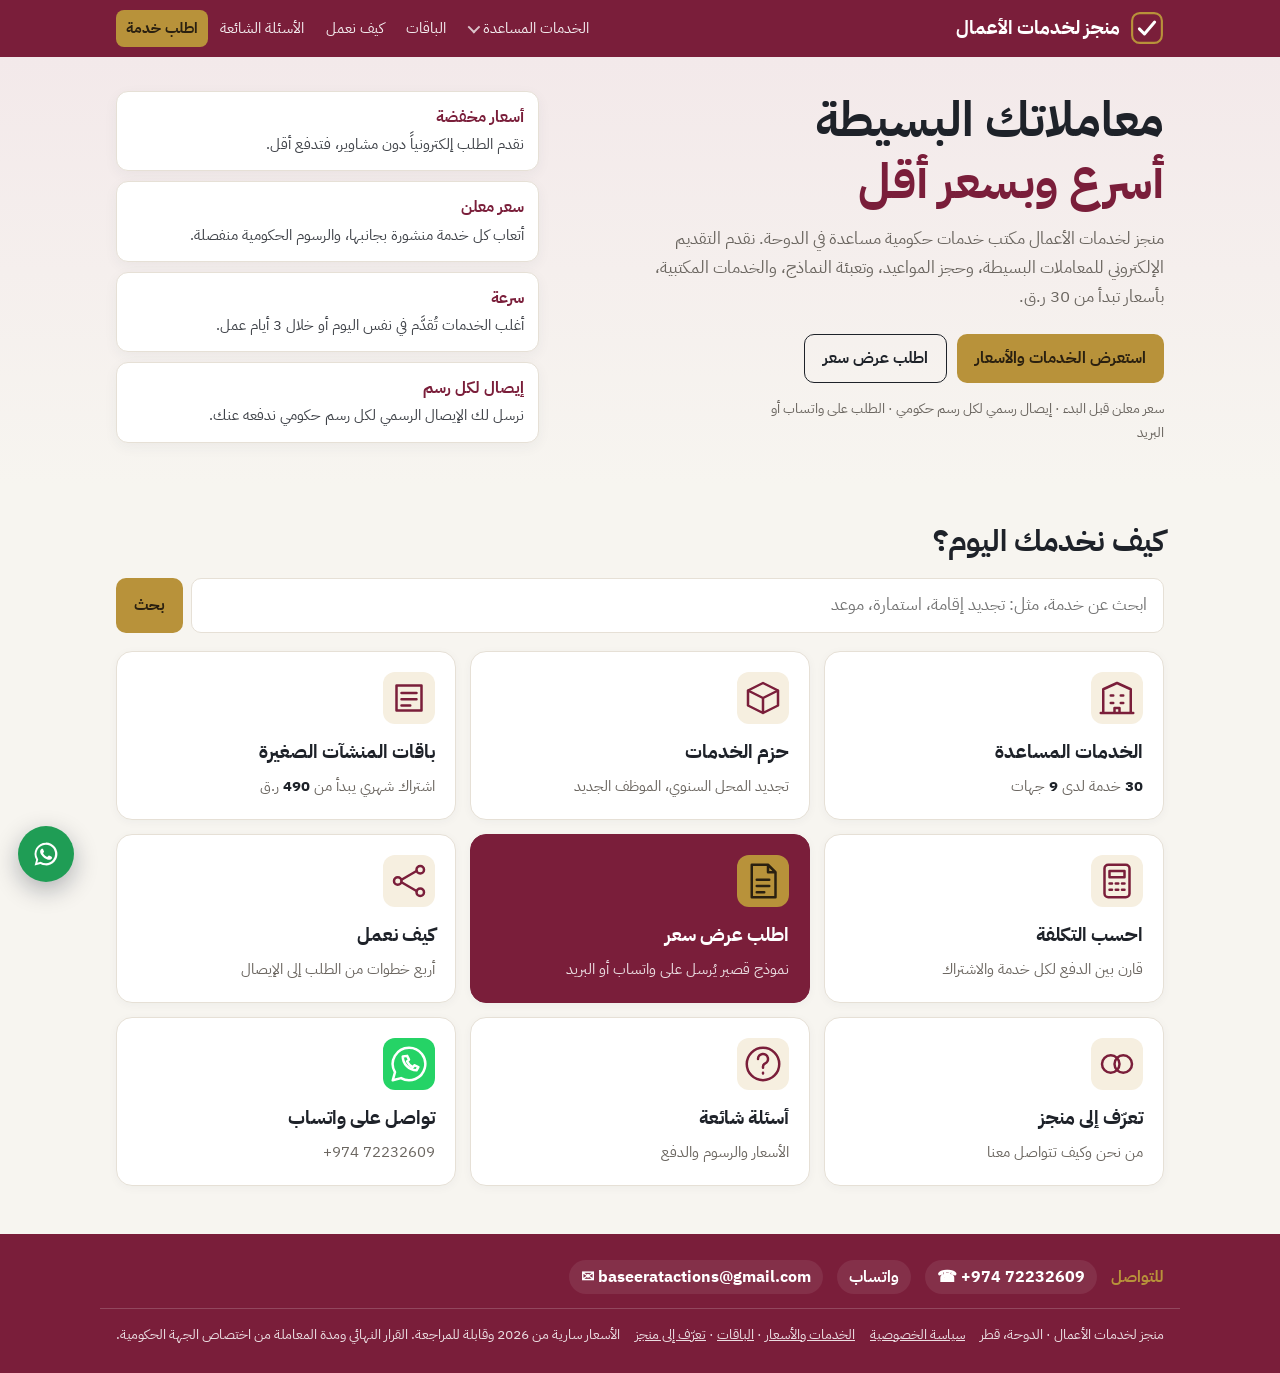
==== commit 52e1ec0f: "منجز موقع مستقل: إزالة كل الإشارات إلى بصيرة Co-Authored-By: Claude Opus 5.5 (1M context) <noreply@a" ====
--- a/index.html
+++ b/index.html
@@ -4,11 +4,10 @@
 <meta charset="utf-8">
 <meta name="viewport" content="width=device-width, initial-scale=1, viewport-fit=cover">
 <title>منجز لخدمات الأعمال | خدمات حكومية مساعدة بأسعار مخفضة في الدوحة</title>
-<meta name="description" content="منجز لخدمات الأعمال، الشركة الشقيقة لبصيرة للمعاملات: تقديم إلكتروني للمعاملات البسيطة وحجز مواعيد وخدمات مكتبية مساعدة بأسعار تبدأ من 30 ر.ق، وباقتان تبدأان من 490 ر.ق شهرياً.">
+<meta name="description" content="منجز لخدمات الأعمال في الدوحة: تقديم إلكتروني للمعاملات البسيطة وحجز مواعيد وخدمات مكتبية مساعدة بأسعار تبدأ من 30 ر.ق، وباقتان تبدأان من 490 ر.ق شهرياً.">
 <meta property="og:title" content="منجز لخدمات الأعمال">
 <meta property="og:description" content="من المعاملة إلى الإنجاز. خدمات حكومية مساعدة سريعة وبأسعار مخفضة في الدوحة.">
 <meta name="theme-color" content="#7a1e3a">
-<link rel="canonical" href="https://baseeratactions.github.io/munjiz/">
 <link rel="icon" href="data:image/svg+xml,%3Csvg xmlns='http://www.w3.org/2000/svg' viewBox='0 0 80 80'%3E%3Crect x='4' y='4' width='72' height='72' rx='18' fill='%237a1e3a'/%3E%3Cpath d='M22 42l12 12 24-28' fill='none' stroke='%23b8923a' stroke-width='8' stroke-linecap='round' stroke-linejoin='round'/%3E%3C/svg%3E">
 <link rel="preconnect" href="https://fonts.googleapis.com">
 <link rel="stylesheet" href="https://fonts.googleapis.com/css2?family=IBM+Plex+Sans+Arabic:wght@400;500;700&display=swap">
@@ -24,7 +23,6 @@
     <li><a href="#how">كيف نعمل</a></li>
     <li><a href="#faq">الأسئلة الشائعة</a></li>
     <li><a href="#request" class="navcta">اطلب خدمة</a></li>
-    <li><a href="https://baseeratactions.github.io/basira/" class="lang" title="الشركة الشقيقة">بصيرة للمعاملات</a></li>
   </ul></nav>
 </div></header>
 <nav class="crumbs" id="crumbs" aria-label="أنت هنا" hidden><div class="wrap"><button type="button" class="back" id="back">رجوع</button><ol id="crumbList"></ol></div></nav>
@@ -32,7 +30,7 @@
 <section class="hero" id="home"><div class="wrap">
   <div>
     <h1>معاملاتك البسيطة <em>أسرع وبسعر أقل</em></h1>
-    <p>منجز لخدمات الأعمال هي الشركة الشقيقة لبصيرة للمعاملات. نقدم الخدمات المساعدة: التقديم الإلكتروني للمعاملات البسيطة، وحجز المواعيد، وتعبئة النماذج، والخدمات المكتبية، بأسعار تبدأ من 30 ر.ق.</p>
+    <p>منجز لخدمات الأعمال مكتب خدمات حكومية مساعدة في الدوحة. نقدم التقديم الإلكتروني للمعاملات البسيطة، وحجز المواعيد، وتعبئة النماذج، والخدمات المكتبية، بأسعار تبدأ من 30 ر.ق.</p>
     <div class="cta"><a class="btn pri" href="#services">استعرض الخدمات والأسعار</a><a class="btn ghost" href="#request">اطلب عرض سعر</a></div>
     <p class="trust">سعر معلن قبل البدء · إيصال رسمي لكل رسم حكومي · الطلب على واتساب أو البريد</p>
   </div>
@@ -40,7 +38,7 @@
     <div class="promise"><b>أسعار مخفضة</b><span>نقدم الطلب إلكترونياً دون مشاوير، فتدفع أقل.</span></div>
     <div class="promise"><b>سعر معلن</b><span>أتعاب كل خدمة منشورة بجانبها، والرسوم الحكومية منفصلة.</span></div>
     <div class="promise"><b>سرعة</b><span>أغلب الخدمات تُقدَّم في نفس اليوم أو خلال 3 أيام عمل.</span></div>
-    <div class="promise"><b>بصيرة خلفنا</b><span>إذا احتاجت معاملتك متابعة كاملة نحولها إلى شركتنا الشقيقة بصيرة.</span></div>
+    <div class="promise"><b>إيصال لكل رسم</b><span>نرسل لك الإيصال الرسمي لكل رسم حكومي ندفعه عنك.</span></div>
   </div>
 </div></section>
 
@@ -54,11 +52,10 @@
     <a class="tile" href="#estimate"><svg viewBox="0 0 32 32" aria-hidden="true"><rect x="6" y="3" width="20" height="26" rx="3"/><path d="M10 8h12v5H10zM10 18h2M15 18h2M20 18h2M10 23h2M15 23h2M20 23h2"/></svg><b>احسب التكلفة</b><span>قارن بين الدفع لكل خدمة والاشتراك</span></a>
     <a class="tile hot" href="#request"><svg viewBox="0 0 32 32" aria-hidden="true"><path d="M7 3h13l6 6v20H7zM20 3v6h6M11 15h10M11 20h10M11 25h6"/></svg><b>اطلب عرض سعر</b><span>نموذج قصير يُرسل على واتساب أو البريد</span></a>
     <a class="tile" href="#how"><svg viewBox="0 0 32 32" aria-hidden="true"><circle cx="7" cy="16" r="3"/><circle cx="25" cy="7" r="3"/><circle cx="25" cy="25" r="3"/><path d="M10 15l12-7M10 17l12 7"/></svg><b>كيف نعمل</b><span>أربع خطوات من الطلب إلى الإيصال</span></a>
-    <a class="tile" href="#about"><svg viewBox="0 0 32 32" aria-hidden="true"><circle cx="11" cy="16" r="7"/><circle cx="21" cy="16" r="7"/></svg><b>منجز وبصيرة</b><span>شركتان شقيقتان، ومن تخدم كل منهما</span></a>
-    <a class="tile" href="#faq"><svg viewBox="0 0 32 32" aria-hidden="true"><circle cx="16" cy="16" r="13"/><path d="M12 12a4 4 0 1 1 5.5 3.7c-1 .5-1.5 1.2-1.5 2.3v1M16 23v.5"/></svg><b>أسئلة شائعة</b><span>الفرق بيننا وبين بصيرة، والرسوم</span></a>
+    <a class="tile" href="#about"><svg viewBox="0 0 32 32" aria-hidden="true"><circle cx="11" cy="16" r="7"/><circle cx="21" cy="16" r="7"/></svg><b>تعرّف إلى منجز</b><span>من نحن وكيف تتواصل معنا</span></a>
+    <a class="tile" href="#faq"><svg viewBox="0 0 32 32" aria-hidden="true"><circle cx="16" cy="16" r="13"/><path d="M12 12a4 4 0 1 1 5.5 3.7c-1 .5-1.5 1.2-1.5 2.3v1M16 23v.5"/></svg><b>أسئلة شائعة</b><span>الأسعار والرسوم والدفع</span></a>
     <a class="tile wa" href="https://wa.me/97472232609" target="_blank" rel="noopener"><svg viewBox="0 0 32 32" aria-hidden="true"><path d="M16 3a13 13 0 0 0-11.2 19.6L3 29l6.6-1.7A13 13 0 1 0 16 3z"/><path d="M11 10c0 6 5 11 11 11l1.5-2.5-3-1.5-1.5 1.5c-2-1-3.5-2.5-4.5-4.5L16 12.5 14.5 9.5z"/></svg><b>تواصل على واتساب</b><span><span dir="ltr">+974 72232609</span></span></a>
   </div>
-  <div class="sister"><b>معاملتك تحتاج متابعة كاملة؟</b><span>تأسيس شركة، تأشيرات عمل، نقل كفالة، تظلمات، أو دراسات واستشارات: تقدمها شركتنا الشقيقة بصيرة للمعاملات بمتابعة حتى التسليم.</span><a class="btn sm ghost" href="https://baseeratactions.github.io/basira/">انتقل إلى بصيرة</a></div>
 </div></section>
 
 <section class="sec" id="services"><div class="wrap">
@@ -78,7 +75,7 @@
 
 <section class="sec" id="packages"><div class="wrap">
   <h2>باقات المنشآت الصغيرة</h2>
-  <p class="lead">للمحلات والمنشآت الصغيرة التي تحتاج معاملات بسيطة كل شهر. اشترك شهرياً أو سنوياً واحصل على عدد ثابت من الخدمات بسعر أقل من السعر المنفرد. للمنشآت الأكبر أو المعاملات التي تحتاج متابعة كاملة، باقات بصيرة تبدأ من 1,500 ر.ق.</p>
+  <p class="lead">للمحلات والمنشآت الصغيرة التي تحتاج معاملات بسيطة كل شهر. اشترك شهرياً أو سنوياً واحصل على عدد ثابت من الخدمات بسعر أقل من السعر المنفرد.</p>
   <div class="billing" role="group" aria-label="طريقة الدفع"><button id="bm" aria-pressed="true">دفع شهري</button><button id="by" aria-pressed="false">دفع سنوي (شهران مجاناً)</button></div>
   <div class="plans" id="plans"></div>
   <b class="rhead">شروط مهمة قبل الاشتراك</b>
@@ -118,7 +115,7 @@
     <div class="step"><b>نقدّم الطلب</b><span>إلكترونياً بعد موافقتك واستلام المستندات.</span></div>
     <div class="step"><b>نرسل لك النتيجة</b><span>المستند أو الإيصال على واتساب أو البريد.</span></div>
   </div>
-  <p class="dnote">قرار الجهة الحكومية ومدتها خارج نطاق ضماننا. منجز تقدم الطلبات إلكترونياً، وما يحتاج مراجعة أو متابعة ميدانية نحوّله إلى بصيرة للمعاملات بعد موافقتك.</p>
+  <p class="dnote">قرار الجهة الحكومية ومدتها خارج نطاق ضماننا. منجز تقدم الطلبات إلكترونياً، وما يحتاج مراجعة شخصية أو متابعة ميدانية نخبرك به ونسعّره قبل البدء.</p>
 </div></section>
 
 <section class="sec alt" id="request"><div class="wrap">
@@ -143,15 +140,10 @@
 </div></section>
 
 <section class="sec alt" id="about"><div class="wrap">
-  <h2>منجز وبصيرة: شركتان شقيقتان</h2>
-  <p class="lead">منجز لخدمات الأعمال وبصيرة للمعاملات تعملان معاً في الدوحة. منجز للمعاملات البسيطة والخدمات المساعدة بسعر أقل، وبصيرة للمعاملات التي تحتاج متابعة كاملة والتأسيس والاستشارات.</p>
-  <div class="split">
-    <div><h3>منجز لخدمات الأعمال</h3><ul><li>تقديم إلكتروني للتجديدات والطلبات البسيطة</li><li>حجز المواعيد وتعبئة النماذج</li><li>إنشاء الحسابات في البوابات الحكومية</li><li>ملف رقمي للمستندات وتذكير بالتجديد</li><li>باقات من 490 ر.ق شهرياً للمحلات الصغيرة</li></ul></div>
-    <div><h3>بصيرة للمعاملات</h3><ul><li>متابعة كاملة حتى التسليم ومراجعة الجهات</li><li>تأسيس المؤسسات والشركات</li><li>تأشيرات العمل ونقل الكفالة والتظلمات</li><li>الدراسات والاستشارات</li><li>باقات للشركات من 1,500 ر.ق شهرياً</li></ul><a class="btn sm ghost" href="https://baseeratactions.github.io/basira/">زيارة موقع بصيرة</a></div>
-  </div>
+  <h2>تعرّف إلى منجز</h2>
+  <p class="lead">منجز لخدمات الأعمال مكتب في الدوحة يقدم الخدمات الحكومية المساعدة للأفراد والمحلات والمنشآت الصغيرة: التقديم الإلكتروني للمعاملات البسيطة، وحجز المواعيد، وتعبئة النماذج، والخدمات المكتبية، بأسعار معلنة ومخفضة.</p>
   <div class="facts2">
     <div><b>المقر</b><span>الدوحة، قطر</span></div>
-    <div><b>الشركة الشقيقة</b><span><a href="https://baseeratactions.github.io/basira/">بصيرة للمعاملات ذ.م.م</a></span></div>
     <div><b>الهاتف وواتساب</b><span><a href="tel:+97472232609" dir="ltr">+974 72232609</a></span></div>
     <div><b>البريد الإلكتروني</b><span><a href="mailto:baseeratactions@gmail.com" dir="ltr">baseeratactions@gmail.com</a></span></div>
     <div><b>الخصوصية</b><span><a href="privacy.html">سياسة الخصوصية</a></span></div>
@@ -161,7 +153,6 @@
 <section class="sec" id="faq"><div class="wrap">
   <h2>أسئلة شائعة</h2>
   <div class="faq">
-    <details><summary>ما الفرق بين منجز وبصيرة؟</summary><p>منجز تقدم المعاملات البسيطة إلكترونياً والخدمات المساعدة بسعر أقل. بصيرة تتابع المعاملة كاملة حتى التسليم، وتراجع الجهات، وتتولى التأسيس والمعاملات المعقدة والاستشارات. إذا احتاجت معاملتك متابعة كاملة نحولها إلى بصيرة بعد موافقتك.</p></details>
     <details><summary>لماذا أسعار منجز أقل؟</summary><p>لأننا نقدم الطلب إلكترونياً دون مراجعة شخصية أو مشاوير، وتحضر أنت الفحص أو البصمة إن طلبتها الجهة. هذا يقلل التكلفة عليك.</p></details>
     <details><summary>هل السعر يشمل الرسوم الحكومية؟</summary><p>لا. السعر أتعاب منجز فقط. الرسوم الحكومية تُدفع كما هي ونرسل لك الإيصال الرسمي.</p></details>
     <details><summary>ماذا يعني «ضمن الباقات»؟</summary><p>الخدمات المعلَّمة بهذه الكلمة تُخصم من رصيد الباقة الشهري، وكل منها يُحسب خدمة واحدة. باقي الخدمات والحزم تُدفع منفصلة مع خصم الباقة.</p></details>
@@ -171,7 +162,7 @@
   </div>
 </div></section>
 
-<footer><div class="wrap fc"><b>للتواصل</b><a href="tel:+97472232609" dir="ltr">☎ +974 72232609</a><a href="https://wa.me/97472232609" target="_blank" rel="noopener">واتساب</a><a href="mailto:baseeratactions@gmail.com" dir="ltr">✉ baseeratactions@gmail.com</a></div><div class="wrap"><span>منجز لخدمات الأعمال · الدوحة، قطر · الشركة الشقيقة لـ <a href="https://baseeratactions.github.io/basira/">بصيرة للمعاملات</a></span><span><a href="privacy.html">سياسة الخصوصية</a></span><span><a href="#prices">الخدمات والأسعار</a> · <a href="#packages">الباقات</a> · <a href="#about">منجز وبصيرة</a></span><span>الأسعار سارية من 2026 وقابلة للمراجعة. القرار النهائي ومدة المعاملة من اختصاص الجهة الحكومية.</span></div></footer>
+<footer><div class="wrap fc"><b>للتواصل</b><a href="tel:+97472232609" dir="ltr">☎ +974 72232609</a><a href="https://wa.me/97472232609" target="_blank" rel="noopener">واتساب</a><a href="mailto:baseeratactions@gmail.com" dir="ltr">✉ baseeratactions@gmail.com</a></div><div class="wrap"><span>منجز لخدمات الأعمال · الدوحة، قطر</span><span><a href="privacy.html">سياسة الخصوصية</a></span><span><a href="#prices">الخدمات والأسعار</a> · <a href="#packages">الباقات</a> · <a href="#about">تعرّف إلى منجز</a></span><span>الأسعار سارية من 2026 وقابلة للمراجعة. القرار النهائي ومدة المعاملة من اختصاص الجهة الحكومية.</span></div></footer>
 
 <dialog id="dlg" aria-labelledby="dlgT"><div class="dlg">
   <button class="x dx" id="dlgX" type="button" aria-label="إغلاق">×</button>
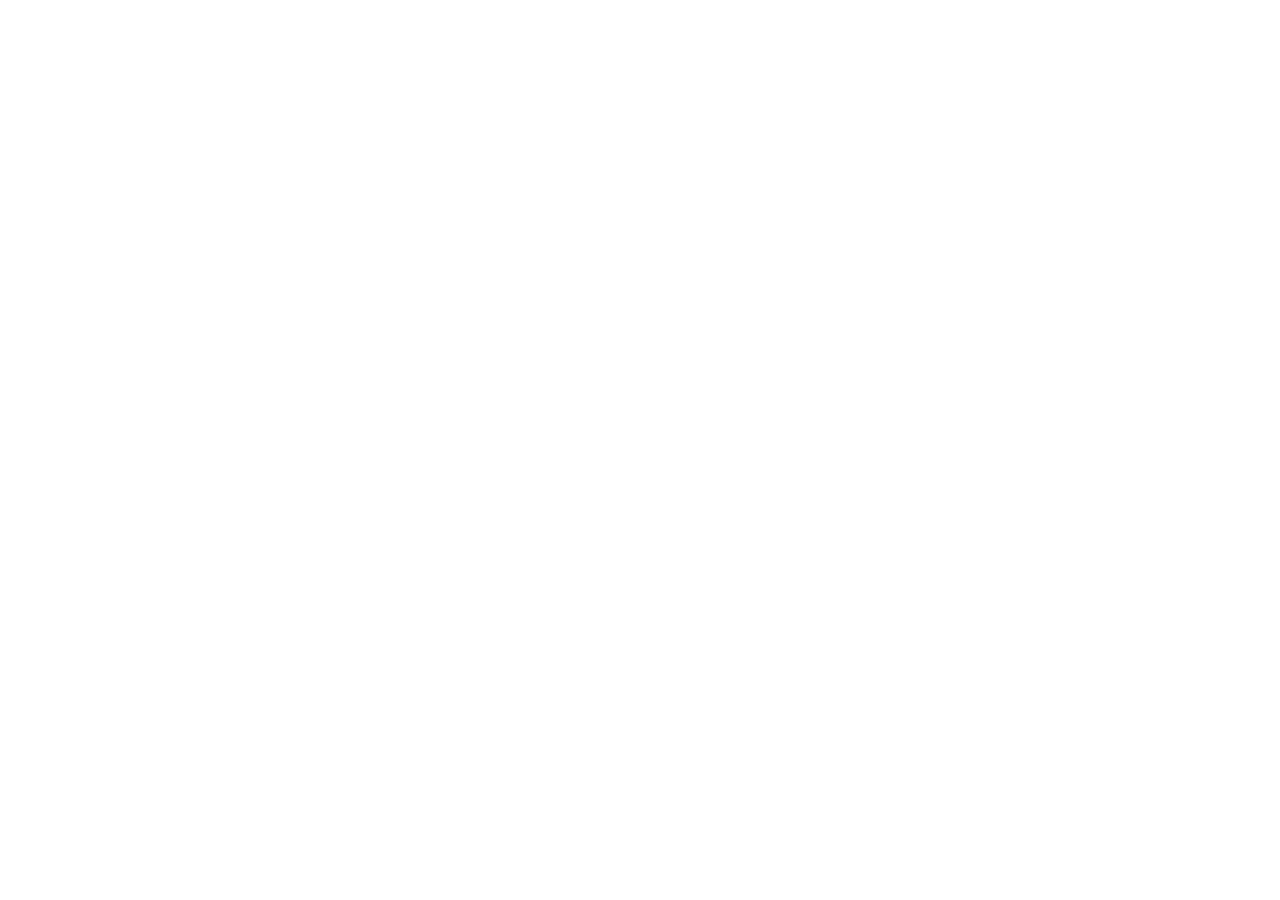
==== commit 643a33e2: "تحويل العنوان القديم لموقع منجز إلى الموقع الرسمي munjiz-qa.github.io النسخة القديمة كانت تعرض أسعار" ====
--- a/index.html
+++ b/index.html
@@ -2,178 +2,13 @@
 <html lang="ar" dir="rtl">
 <head>
 <meta charset="utf-8">
-<meta name="viewport" content="width=device-width, initial-scale=1, viewport-fit=cover">
-<title>منجز لخدمات الأعمال | خدمات حكومية مساعدة بأسعار مخفضة في الدوحة</title>
-<meta name="description" content="منجز لخدمات الأعمال في الدوحة: تقديم إلكتروني للمعاملات البسيطة وحجز مواعيد وخدمات مكتبية مساعدة بأسعار تبدأ من 30 ر.ق، وباقتان تبدأان من 490 ر.ق شهرياً.">
-<meta property="og:title" content="منجز لخدمات الأعمال">
-<meta property="og:description" content="من المعاملة إلى الإنجاز. خدمات حكومية مساعدة سريعة وبأسعار مخفضة في الدوحة.">
-<meta name="theme-color" content="#7a1e3a">
-<link rel="icon" href="data:image/svg+xml,%3Csvg xmlns='http://www.w3.org/2000/svg' viewBox='0 0 80 80'%3E%3Crect x='4' y='4' width='72' height='72' rx='18' fill='%237a1e3a'/%3E%3Cpath d='M22 42l12 12 24-28' fill='none' stroke='%23b8923a' stroke-width='8' stroke-linecap='round' stroke-linejoin='round'/%3E%3C/svg%3E">
-<link rel="preconnect" href="https://fonts.googleapis.com">
-<link rel="stylesheet" href="https://fonts.googleapis.com/css2?family=IBM+Plex+Sans+Arabic:wght@400;500;700&display=swap">
-<link rel="stylesheet" href="assets/style.css?v=20261015m">
+<meta name="viewport" content="width=device-width, initial-scale=1">
+<title>منجز لخدمات الأعمال | انتقلنا إلى موقعنا الرسمي</title>
+<meta name="robots" content="noindex">
+<link rel="canonical" href="https://munjiz-qa.github.io/">
+<meta http-equiv="refresh" content="0; url=https://munjiz-qa.github.io/">
+<script>location.replace("https://munjiz-qa.github.io/"+location.hash);</script>
+<style>body{margin:0;font-family:'IBM Plex Sans Arabic','Segoe UI',Tahoma,sans-serif;background:#7a1e3a;color:#fff;display:grid;place-items:center;min-height:100vh;text-align:center;padding:16px;box-sizing:border-box}a{color:#e8cf95;font-weight:600}h1{font-size:24px;margin:0 0 8px}p{margin:0;line-height:1.8}</style>
 </head>
-<body>
-<header class="top"><div class="wrap">
-  <a class="brand" href="#home"><svg width="34" height="34" viewBox="0 0 80 80" aria-hidden="true"><rect x="5" y="5" width="70" height="70" rx="18" fill="none" stroke="#b8923a" stroke-width="5"/><path d="M22 42l12 12 24-28" fill="none" stroke="currentColor" stroke-width="7" stroke-linecap="round" stroke-linejoin="round"/></svg>منجز لخدمات الأعمال</a>
-  <button class="burger" id="burger" type="button" aria-expanded="false" aria-controls="nav" aria-label="القائمة"><span></span><span></span><span></span></button>
-  <nav id="nav" aria-label="القائمة الرئيسية"><ul class="menu">
-    <li class="dd"><button type="button" class="topbtn" aria-expanded="false">الخدمات المساعدة</button><ul class="drop" id="mGov"></ul></li>
-    <li><a href="#packages">الباقات</a></li>
-    <li><a href="#how">كيف نعمل</a></li>
-    <li><a href="#faq">الأسئلة الشائعة</a></li>
-    <li><a href="#request" class="navcta">اطلب خدمة</a></li>
-  </ul></nav>
-</div></header>
-<nav class="crumbs" id="crumbs" aria-label="أنت هنا" hidden><div class="wrap"><button type="button" class="back" id="back">رجوع</button><ol id="crumbList"></ol></div></nav>
-
-<section class="hero" id="home"><div class="wrap">
-  <div>
-    <h1>معاملاتك البسيطة <em>أسرع وبسعر أقل</em></h1>
-    <p>منجز لخدمات الأعمال مكتب خدمات حكومية مساعدة في الدوحة. نقدم التقديم الإلكتروني للمعاملات البسيطة، وحجز المواعيد، وتعبئة النماذج، والخدمات المكتبية، بأسعار تبدأ من 30 ر.ق.</p>
-    <div class="cta"><a class="btn pri" href="#services">استعرض الخدمات والأسعار</a><a class="btn ghost" href="#request">اطلب عرض سعر</a></div>
-    <p class="trust">سعر معلن قبل البدء · إيصال رسمي لكل رسم حكومي · الطلب على واتساب أو البريد</p>
-  </div>
-  <div class="promises" aria-label="لماذا منجز؟">
-    <div class="promise"><b>أسعار مخفضة</b><span>نقدم الطلب إلكترونياً دون مشاوير، فتدفع أقل.</span></div>
-    <div class="promise"><b>سعر معلن</b><span>أتعاب كل خدمة منشورة بجانبها، والرسوم الحكومية منفصلة.</span></div>
-    <div class="promise"><b>سرعة</b><span>أغلب الخدمات تُقدَّم في نفس اليوم أو خلال 3 أيام عمل.</span></div>
-    <div class="promise"><b>إيصال لكل رسم</b><span>نرسل لك الإيصال الرسمي لكل رسم حكومي ندفعه عنك.</span></div>
-  </div>
-</div></section>
-
-<section class="tiles-sec" id="tiles"><div class="wrap">
-  <h2>كيف نخدمك اليوم؟</h2>
-  <form class="hsearch" id="hs" role="search"><input id="hq" class="search" type="search" placeholder="ابحث عن خدمة، مثل: تجديد إقامة، استمارة، موعد" aria-label="ابحث في كل الخدمات"><button class="btn pri" type="submit">بحث</button></form>
-  <div class="tiles">
-    <a class="tile" href="#services"><svg viewBox="0 0 32 32" aria-hidden="true"><path d="M5 28V9l11-5 11 5v19M3 28h26M11 14h2M19 14h2M11 20h2M19 20h2M14 28v-4h4v4"/></svg><b>الخدمات المساعدة</b><span><i class="num" data-n="gov">30</i> خدمة لدى <i class="num" data-n="ent">9</i> جهات</span></a>
-    <a class="tile" href="#ent=PK"><svg viewBox="0 0 32 32" aria-hidden="true"><path d="M4 10 16 4l12 6v12l-12 6-12-6zM4 10l12 6 12-6M16 16v12"/></svg><b>حزم الخدمات</b><span>تجديد المحل السنوي، الموظف الجديد</span></a>
-    <a class="tile" href="#packages"><svg viewBox="0 0 32 32" aria-hidden="true"><path d="M6 6h20v20H6zM10 12h12M10 17h12M10 22h7"/></svg><b>باقات المنشآت الصغيرة</b><span>اشتراك شهري يبدأ من <i class="num" data-n="pmin">490</i> ر.ق</span></a>
-    <a class="tile" href="#estimate"><svg viewBox="0 0 32 32" aria-hidden="true"><rect x="6" y="3" width="20" height="26" rx="3"/><path d="M10 8h12v5H10zM10 18h2M15 18h2M20 18h2M10 23h2M15 23h2M20 23h2"/></svg><b>احسب التكلفة</b><span>قارن بين الدفع لكل خدمة والاشتراك</span></a>
-    <a class="tile hot" href="#request"><svg viewBox="0 0 32 32" aria-hidden="true"><path d="M7 3h13l6 6v20H7zM20 3v6h6M11 15h10M11 20h10M11 25h6"/></svg><b>اطلب عرض سعر</b><span>نموذج قصير يُرسل على واتساب أو البريد</span></a>
-    <a class="tile" href="#how"><svg viewBox="0 0 32 32" aria-hidden="true"><circle cx="7" cy="16" r="3"/><circle cx="25" cy="7" r="3"/><circle cx="25" cy="25" r="3"/><path d="M10 15l12-7M10 17l12 7"/></svg><b>كيف نعمل</b><span>أربع خطوات من الطلب إلى الإيصال</span></a>
-    <a class="tile" href="#about"><svg viewBox="0 0 32 32" aria-hidden="true"><circle cx="11" cy="16" r="7"/><circle cx="21" cy="16" r="7"/></svg><b>تعرّف إلى منجز</b><span>من نحن وكيف تتواصل معنا</span></a>
-    <a class="tile" href="#faq"><svg viewBox="0 0 32 32" aria-hidden="true"><circle cx="16" cy="16" r="13"/><path d="M12 12a4 4 0 1 1 5.5 3.7c-1 .5-1.5 1.2-1.5 2.3v1M16 23v.5"/></svg><b>أسئلة شائعة</b><span>الأسعار والرسوم والدفع</span></a>
-    <a class="tile wa" href="https://wa.me/97472232609" target="_blank" rel="noopener"><svg viewBox="0 0 32 32" aria-hidden="true"><path d="M16 3a13 13 0 0 0-11.2 19.6L3 29l6.6-1.7A13 13 0 1 0 16 3z"/><path d="M11 10c0 6 5 11 11 11l1.5-2.5-3-1.5-1.5 1.5c-2-1-3.5-2.5-4.5-4.5L16 12.5 14.5 9.5z"/></svg><b>تواصل على واتساب</b><span><span dir="ltr">+974 72232609</span></span></a>
-  </div>
-</div></section>
-
-<section class="sec" id="services"><div class="wrap">
-  <h2>الخدمات المساعدة</h2>
-  <p class="lead">اضغط اسم أي خدمة لترى وصفها والمستندات المطلوبة والمدة التقديرية، وأضف ما تحتاجه إلى حاسبة التكلفة بزر «أضف».</p>
-  <div class="costbox"><b>تعرّف على التكلفة قبل أن نبدأ</b>
-    <div class="cost3"><div><b>أتعاب منجز</b><span>السعر المعلن بجانب كل خدمة ووحدة تسعيرها، بالريال القطري.</span></div><div><b>الرسوم الحكومية</b><span>منفصلة، وتُدفع كما تحددها الجهة المختصة.</span></div><div><b>إيصال الرسوم</b><span>نسلّمك الإيصال الرسمي لكل رسم ندفعه نيابةً عنك.</span></div></div>
-    <a class="btn sm ghost" href="#prices">قائمة الأسعار الكاملة</a></div>
-  <div class="tools">
-    <input id="q" class="search" type="search" placeholder="ابحث عن خدمة، مثل: إقامة، سجل، مرور" aria-label="ابحث عن خدمة">
-    <label class="toggle" style="flex-direction:row"><input id="coreOnly" type="checkbox"> الخدمات المشمولة في الباقات فقط</label>
-  </div>
-  <div class="chips" id="chips" role="group" aria-label="تصفية حسب الجهة"></div>
-  <div id="entTiles" class="gtiles"></div>
-  <div id="catalog" class="ent-wrap"></div>
-</div></section>
-
-<section class="sec" id="packages"><div class="wrap">
-  <h2>باقات المنشآت الصغيرة</h2>
-  <p class="lead">للمحلات والمنشآت الصغيرة التي تحتاج معاملات بسيطة كل شهر. اشترك شهرياً أو سنوياً واحصل على عدد ثابت من الخدمات بسعر أقل من السعر المنفرد.</p>
-  <div class="billing" role="group" aria-label="طريقة الدفع"><button id="bm" aria-pressed="true">دفع شهري</button><button id="by" aria-pressed="false">دفع سنوي (شهران مجاناً)</button></div>
-  <div class="plans" id="plans"></div>
-  <b class="rhead">شروط مهمة قبل الاشتراك</b>
-  <ul class="rules" id="rules">
-    <li>كل خدمة معلَّمة «ضمن الباقات» تُحسب خدمة واحدة من رصيد الباقة.</li>
-    <li>الخدمات غير المعلَّمة والحزم خارج الرصيد، وتحصل على خصم الباقة.</li>
-    <li>الاشتراك السنوي يُدفع مقدماً ويعادل 10 أشهر. الحد الأدنى للاشتراك الشهري 3 أشهر.</li>
-    <li>الخدمات غير المستخدمة تُرحَّل شهراً واحداً فقط.</li>
-    <li>الرسوم الحكومية منفصلة دائماً وتُدفع بإيصالها الرسمي.</li>
-  </ul>
-  <div class="ptable"><table><thead><tr><th>الباقة</th><th>عدد الخدمات شهرياً</th><th>قيمتها التقريبية بالسعر المنفرد</th><th>السعر الشهري</th><th>الخصم</th><th>السعر السنوي</th><th>الخصم</th><th>خصم الخدمات الإضافية</th></tr></thead><tbody id="ptbody"></tbody></table></div>
-  <div class="contact"><a class="btn pri" href="#request">اطلب عرض سعر</a><a class="btn ghost" href="#estimate">قارن الباقات بخدماتك في الحاسبة</a></div>
-</div></section>
-
-<section class="sec alt" id="estimate"><div class="wrap">
-  <h2>قارن بين الدفع لكل خدمة والاشتراك</h2>
-  <p class="lead">اختر الخدمات التي تحتاجها، وحدد عدد مراتها شهرياً، وسنريك تكلفة الدفع لكل خدمة وعدد الخدمات المحتسبة في الباقة والباقة الأنسب. القائمة تبدأ بمثال لمحل صغير يمكنك تعديله.</p>
-  <div class="est">
-    <div class="panel"><b>الخدمات المختارة <span class="num" id="cartCount"></span></b><label class="pick">أضف أي خدمة من القائمة<select id="pick" aria-label="أضف خدمة إلى الحاسبة"><option value="">اختر خدمة…</option></select></label><div class="cart" id="cart"></div>
-      <div class="contact"><button class="btn sm ghost" id="clear" type="button">إفراغ القائمة</button><button class="btn sm ghost" id="sample" type="button">إعادة المثال</button></div></div>
-    <div class="panel" aria-live="polite">
-      <div class="sum"><span>الإجمالي الشهري بالسعر المنفرد</span><b class="num" id="tSingle">0</b></div>
-      <div class="sum"><span>عدد الخدمات المحتسبة في الباقة</span><b class="num" id="tUnits">0</b></div>
-      <div class="sum"><span>خدمات شهرية خارج الباقات</span><b class="num" id="tOut">0</b></div>
-      <div class="verdict" id="verdict"></div>
-      <a class="mute sm" href="#packages">قواعد احتساب الخدمات في الباقات</a>
-      <a class="btn pri" href="#request" id="toReq">اطلب هذه الخدمات</a>
-    </div>
-  </div>
-</div></section>
-
-<section class="sec" id="how"><div class="wrap">
-  <h2>أربع خطوات من الطلب إلى الإيصال</h2>
-  <div class="steps">
-    <div class="step"><b>أرسل طلبك</b><span>اختر الخدمة وأرسل الطلب على واتساب أو البريد.</span></div>
-    <div class="step"><b>نؤكد السعر</b><span>نخبرك بالأتعاب والرسوم والمستندات المطلوبة.</span></div>
-    <div class="step"><b>نقدّم الطلب</b><span>إلكترونياً بعد موافقتك واستلام المستندات.</span></div>
-    <div class="step"><b>نرسل لك النتيجة</b><span>المستند أو الإيصال على واتساب أو البريد.</span></div>
-  </div>
-  <p class="dnote">قرار الجهة الحكومية ومدتها خارج نطاق ضماننا. منجز تقدم الطلبات إلكترونياً، وما يحتاج مراجعة شخصية أو متابعة ميدانية نخبرك به ونسعّره قبل البدء.</p>
-</div></section>
-
-<section class="sec alt" id="request"><div class="wrap">
-  <h2>اطلب عرض سعر</h2>
-  <p class="lead">اكتب بياناتك واختر الخدمات، ثم أرسل الطلب على واتساب أو البريد بضغطة واحدة. نراجع الملف ونرسل لك عرض سعر مكتوباً. لا ترسل أي مستندات الآن.</p>
-  <form id="f" novalidate>
-    <label>الاسم أو اسم المنشأة<input id="fName" required autocomplete="name"><span class="err" id="eName"></span></label>
-    <label>رقم الجوال<input id="fPhone" inputmode="tel" required placeholder="مثال: 5XXXXXXX"><span class="err" id="ePhone"></span></label>
-    <label>البريد الإلكتروني (اختياري، لنرسل لك التأكيد)<input id="fMail" type="email" inputmode="email" autocomplete="email" placeholder="name@example.com" dir="ltr"><span class="err" id="eMail"></span></label>
-    <label>وسيلة التواصل المفضلة<select id="fVia"><option>واتساب</option><option>اتصال هاتفي</option><option>البريد الإلكتروني</option></select></label>
-    <label>نوع العميل<select id="fType"><option value="ind">فرد</option><option value="org">منشأة</option></select></label>
-    <label>الباقة<select id="fPlan"><option value="">بدون باقة (دفع لكل خدمة)</option><option value="منجز بداية">منجز بداية</option><option value="منجز متابعة">منجز متابعة</option></select></label>
-    <label>اختر الخدمات المطلوبة<select id="fPick" aria-label="اختر خدمة لإضافتها إلى الطلب"><option value="">اختر خدمة لإضافتها…</option></select></label>
-    <label class="full">الخدمة المطلوبة ووصف مختصر لاحتياجك<textarea id="fSvc" placeholder="اختر من القائمة أعلاه أو من حاسبة التكلفة، ويمكنك الكتابة"></textarea><span class="err" id="eSvc"></span></label>
-    <input id="fHp" class="hp" tabindex="-1" autocomplete="off" aria-hidden="true">
-    <label class="full agree"><input type="checkbox" id="fOk"> أوافق على <a href="privacy.html">سياسة الخصوصية</a> واستخدام بياناتي للتواصل معي بشأن هذا الطلب.<span class="err" id="eOk"></span></label>
-    <div class="full contact"><button class="btn pri" type="submit">جهّز رسالة الطلب</button><a class="btn ghost" href="https://wa.me/97472232609" target="_blank" rel="noopener">أو اطلب مباشرة عبر واتساب</a></div>
-  </form>
-  <div id="outWrap" hidden class="panel"><div id="sendState" hidden class="verdict"></div><b id="outTitle">رسالة طلبك</b><div class="out" id="out"></div>
-    <div class="contact" id="outMsg"><a class="btn sm pri" id="sendWa" href="https://wa.me/97472232609" target="_blank" rel="noopener">إرسال على واتساب</a><a class="btn sm pri" id="sendMail" href="mailto:baseeratactions@gmail.com">إرسال بالبريد</a><button class="btn sm ghost" id="copyMsg" type="button">نسخ الرسالة</button><span>أو أرسلها يدوياً إلى</span><span class="phone">+974 72232609</span></div></div>
-  <div class="contact"><span>للتواصل المباشر:</span><span class="phone" id="ph">+974 72232609</span><button class="btn sm ghost" id="copyPh" type="button">نسخ الرقم</button><a class="btn sm ghost" href="https://wa.me/97472232609" target="_blank" rel="noopener">فتح واتساب</a><span>أو البريد</span><a href="mailto:baseeratactions@gmail.com" dir="ltr">baseeratactions@gmail.com</a></div>
-</div></section>
-
-<section class="sec alt" id="about"><div class="wrap">
-  <h2>تعرّف إلى منجز</h2>
-  <p class="lead">منجز لخدمات الأعمال مكتب في الدوحة يقدم الخدمات الحكومية المساعدة للأفراد والمحلات والمنشآت الصغيرة: التقديم الإلكتروني للمعاملات البسيطة، وحجز المواعيد، وتعبئة النماذج، والخدمات المكتبية، بأسعار معلنة ومخفضة.</p>
-  <div class="facts2">
-    <div><b>المقر</b><span>الدوحة، قطر</span></div>
-    <div><b>الهاتف وواتساب</b><span><a href="tel:+97472232609" dir="ltr">+974 72232609</a></span></div>
-    <div><b>البريد الإلكتروني</b><span><a href="mailto:baseeratactions@gmail.com" dir="ltr">baseeratactions@gmail.com</a></span></div>
-    <div><b>الخصوصية</b><span><a href="privacy.html">سياسة الخصوصية</a></span></div>
-  </div>
-</div></section>
-
-<section class="sec" id="faq"><div class="wrap">
-  <h2>أسئلة شائعة</h2>
-  <div class="faq">
-    <details><summary>لماذا أسعار منجز أقل؟</summary><p>لأننا نقدم الطلب إلكترونياً دون مراجعة شخصية أو مشاوير، وتحضر أنت الفحص أو البصمة إن طلبتها الجهة. هذا يقلل التكلفة عليك.</p></details>
-    <details><summary>هل السعر يشمل الرسوم الحكومية؟</summary><p>لا. السعر أتعاب منجز فقط. الرسوم الحكومية تُدفع كما هي ونرسل لك الإيصال الرسمي.</p></details>
-    <details><summary>ماذا يعني «ضمن الباقات»؟</summary><p>الخدمات المعلَّمة بهذه الكلمة تُخصم من رصيد الباقة الشهري، وكل منها يُحسب خدمة واحدة. باقي الخدمات والحزم تُدفع منفصلة مع خصم الباقة.</p></details>
-    <details><summary>كيف أطلب عرض سعر؟</summary><p>املأ نموذج الطلب واضغط «إرسال على واتساب» أو «إرسال بالبريد». نرد عليك بالسعر والمستندات المطلوبة قبل البدء.</p></details>
-    <details><summary>هل تضمنون الموافقة أو المدة؟</summary><p>قرار الجهة الحكومية ومدتها خارج نطاق ضماننا. نضمن تقديم الطلب بدقة وإبلاغك بالنتيجة.</p></details>
-    <details><summary>كيف أدفع؟</summary><p>الخدمات المنفردة عند الاتفاق قبل التقديم، والاشتراكات مقدماً.</p></details>
-  </div>
-</div></section>
-
-<footer><div class="wrap fc"><b>للتواصل</b><a href="tel:+97472232609" dir="ltr">☎ +974 72232609</a><a href="https://wa.me/97472232609" target="_blank" rel="noopener">واتساب</a><a href="mailto:baseeratactions@gmail.com" dir="ltr">✉ baseeratactions@gmail.com</a></div><div class="wrap"><span>منجز لخدمات الأعمال · الدوحة، قطر</span><span><a href="privacy.html">سياسة الخصوصية</a></span><span><a href="#prices">الخدمات والأسعار</a> · <a href="#packages">الباقات</a> · <a href="#about">تعرّف إلى منجز</a></span><span>الأسعار سارية من 2026 وقابلة للمراجعة. القرار النهائي ومدة المعاملة من اختصاص الجهة الحكومية.</span></div></footer>
-
-<dialog id="dlg" aria-labelledby="dlgT"><div class="dlg">
-  <button class="x dx" id="dlgX" type="button" aria-label="إغلاق">×</button>
-  <div id="dlgBody"></div>
-  <div class="contact"><button class="btn sm pri" id="dlgReq" type="button">اطلب هذه الخدمة</button><button class="btn sm ghost" id="dlgAdd" type="button">أضف إلى الحاسبة</button></div>
-</div></dialog>
-<a class="wa-fab" id="waFab" href="https://wa.me/97472232609" target="_blank" rel="noopener" aria-label="تواصل معنا على واتساب" title="تواصل معنا على واتساب"><svg width="28" height="28" viewBox="0 0 32 32" aria-hidden="true"><path fill="currentColor" d="M16 3a13 13 0 0 0-11.2 19.6L3 29l6.6-1.7A13 13 0 1 0 16 3zm0 23.6c-2 0-3.9-.5-5.6-1.5l-.4-.2-3.9 1 1-3.8-.3-.4A10.6 10.6 0 1 1 16 26.6zm5.8-7.9c-.3-.2-1.9-.9-2.2-1-.3-.1-.5-.2-.7.2-.2.3-.8 1-1 1.2-.2.2-.4.2-.7.1-.3-.2-1.4-.5-2.6-1.6-1-.9-1.6-1.9-1.8-2.2-.2-.3 0-.5.1-.7l.5-.6c.2-.2.2-.3.3-.5.1-.2 0-.4 0-.6l-1-2.4c-.3-.6-.5-.5-.7-.5h-.6c-.2 0-.6.1-.9.4-.3.3-1.2 1.1-1.2 2.8s1.2 3.2 1.4 3.5c.2.2 2.4 3.6 5.7 5 .8.4 1.4.6 1.9.7.8.3 1.5.2 2.1.1.6-.1 1.9-.8 2.2-1.5.3-.7.3-1.4.2-1.5-.1-.1-.3-.2-.6-.4z"/></svg></a>
-<div class="toast" id="toast" hidden></div>
-<script>window.MUNJIZ_CONFIG={API:"",WHATSAPP:"97472232609",EMAIL:"baseeratactions@gmail.com"};</script>
-<script src="assets/data.js?v=20261015m"></script>
-<script src="assets/details.js?v=20261015m"></script>
-<script src="assets/app.js?v=20261015m"></script>
-</body>
+<body><div><h1>منجز لخدمات الأعمال</h1><p>انتقل موقعنا إلى عنوانه الرسمي، وستنتقل إليه تلقائياً.<br><a href="https://munjiz-qa.github.io/">munjiz-qa.github.io</a></p></div></body>
 </html>
